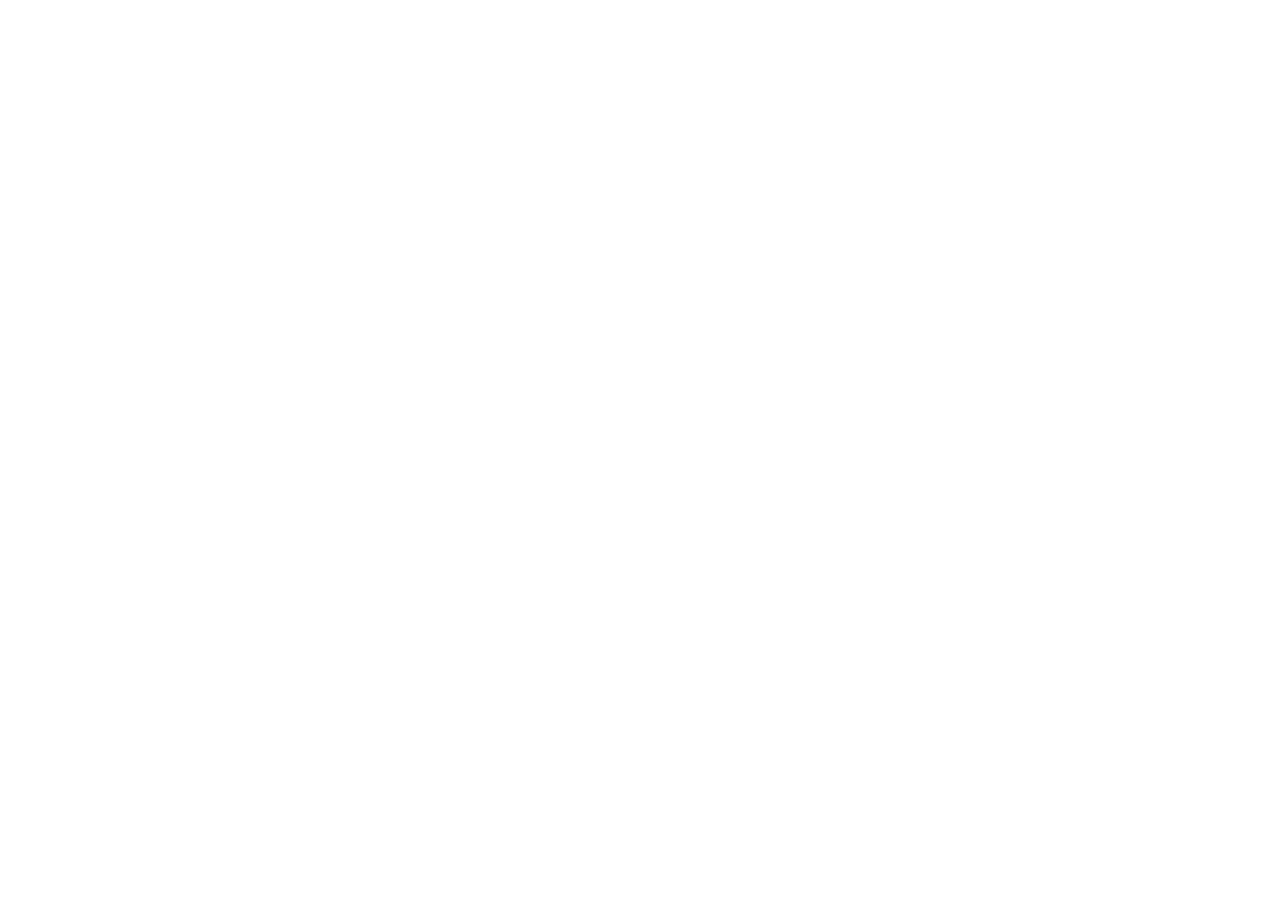
==== index.html @ d47de028 "新建index.html" ====
<!DOCTYPE html>
<html lang="en">
<head>
    <meta charset="UTF-8">
    <meta name="viewport" content="width=device-width, initial-scale=1.0">
    <title>Document</title>
</head>
<body>
    
</body>
</html>
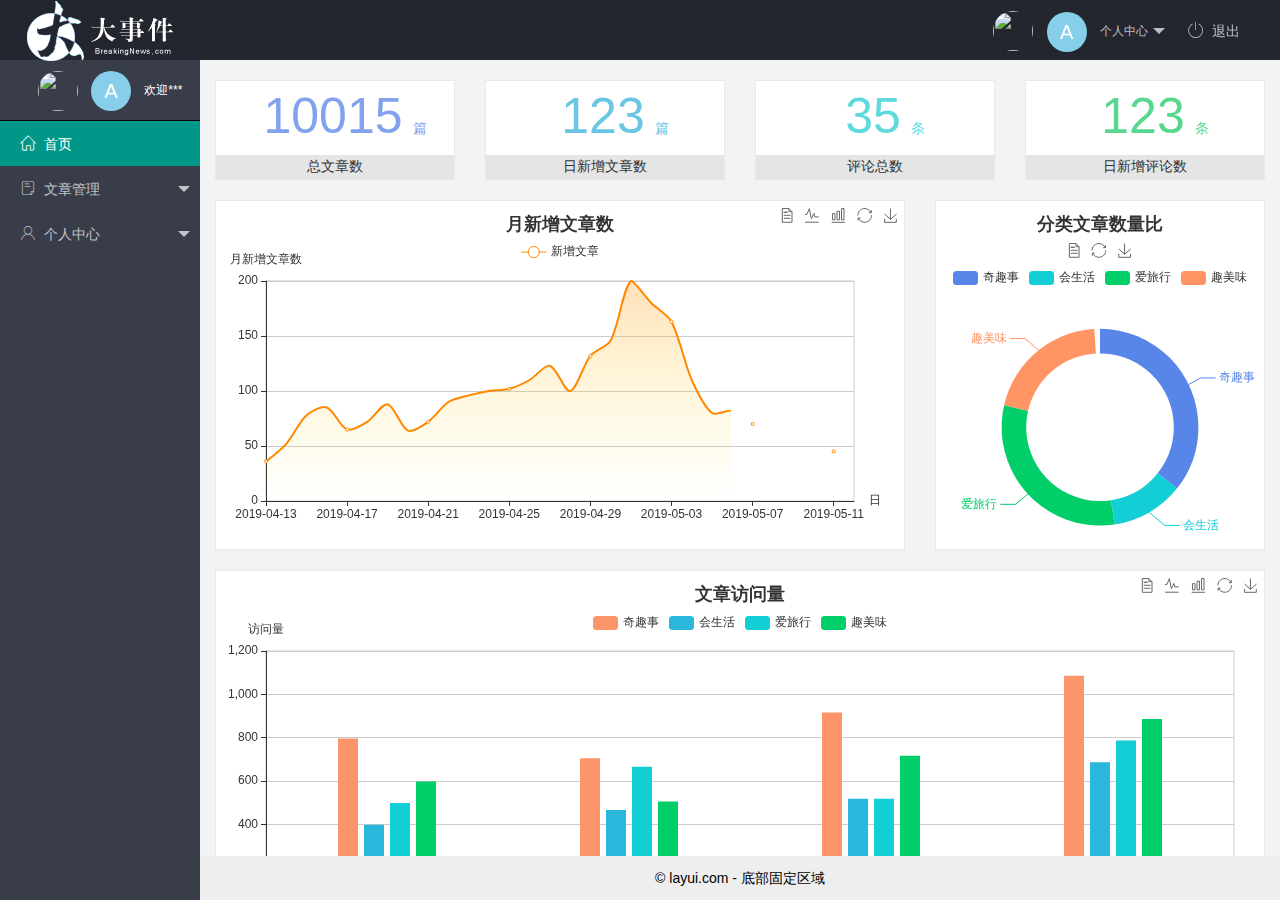
==== commit 6c47718e: "完成了主页的开发" ====
--- a/index.html
+++ b/index.html
@@ -3,9 +3,89 @@
 <head>
     <meta charset="UTF-8">
     <meta name="viewport" content="width=device-width, initial-scale=1.0">
-    <title>Document</title>
+    <title>后台主页</title>
+    <!-- 导入layui的样式表 -->
+    <link rel="stylesheet" href="/assets/lib/layui/css/layui.css">
+    <!-- 导入第三方图标 库-->
+    <link rel="stylesheet" href="/assets/fonts/iconfont.css">
+    <!-- 导入自己的样式表 -->
+<link rel="stylesheet" href="/assets/css/index.css">
 </head>
-<body>
-    
-</body>
+<body class="layui-layout-body">
+    <div class="layui-layout layui-layout-admin">
+      <div class="layui-header">
+        <div class="layui-logo">
+            <img src="/assets/images/logo.png" alt="">
+        </div>
+        <!-- 头部区域（可配合layui已有的水平导航） -->
+        <ul class="layui-nav layui-layout-right">
+          <li class="layui-nav-item">
+            <a href="javascript:;" class="userinfor">
+              <img src="http://t.cn/RCzsdCq" class="layui-nav-img">
+              <span class="text-av">A</span>
+            个人中心
+            </a>
+            <dl class="layui-nav-child">
+              <dd><a href="">基本资料</a></dd>
+              <dd><a href="">更换头像</a></dd>
+              <dd><a href="">重置密码</a></dd>
+            </dl>
+          </li>
+          <li class="layui-nav-item " id="btnlogout"><a href="javascript:;"><span class="iconfont icon-tuichu"></span>退出</a></li>
+        </ul>
+      </div>
+      
+      <div class="layui-side layui-bg-black">
+        <div class="layui-side-scroll">
+            <div class="userinfor">
+                <img src="http://t.cn/RCzsdCq" class="layui-nav-img">
+                <span class="text-av">A</span>
+              <span id="welcome">欢迎***</span>
+            </div>  
+          <!-- 左侧导航区域（可配合layui已有的垂直导航） -->
+          <ul class="layui-nav layui-nav-tree" lay-shrink="all">
+            <li class="layui-nav-item  layui-this"><a href="/home/dashboard.html" target="fm"><span class="iconfont icon-home
+                "></span>首页</a></li>
+            <li class="layui-nav-item ">
+              <a class="" href="javascript:;"><span class="iconfont icon-16"></span>文章管理</a>
+              <dl class="layui-nav-child">
+                <dd><a href="javascript:;"><i class="layui-icon layui-icon-app"></i>   文章类别</a></dd>
+                <dd><a href="javascript:;"><i class="layui-icon layui-icon-app"></i>文章列表</a></dd>
+                <dd><a href="javascript:;"><i class="layui-icon layui-icon-app"></i>发表文章</a></dd>
+              </dl>
+            </li>
+            <li class="layui-nav-item">
+              <a href="javascript:;"><span class="iconfont icon-user"></span>个人中心</a>
+              <dl class="layui-nav-child">
+                <dd><a href="javascript:;"><i class="layui-icon layui-icon-app"></i>基本资料</a></dd>
+                <dd><a href="javascript:;"><i class="layui-icon layui-icon-app"></i>更换头像</a></dd>
+                <dd><a href="javascript:;"><i class="layui-icon layui-icon-app"></i>重置密码</a></dd>
+              </dl>
+            </li>
+          </ul>
+        </div>
+      </div>
+      
+      <div class="layui-body">
+        <!-- 内容主体区域 -->
+       <iframe name="fm" src="/home/dashboard.html" frameborder="0"></iframe>
+      </div>
+      
+      <div class="layui-footer">
+        <!-- 底部固定区域 -->
+        © layui.com - 底部固定区域
+      </div>
+    </div>
+   <!-- 导入layui的js文件 -->
+   <script src="/assets/lib/layui/layui.all.js"></script>
+<!-- 导入jquery -->
+<script src="/assets/lib/jquery.js"></script>
+<!-- 导入baseAPI.js -->
+<script src="/assets/js/baseAPI.js"></script>
+<!-- 导入自己的js文件 -->
+<script src="/assets/js/index.js"></script>
+
+
+
+    </body>
 </html>--- a/assets/lib/layui/css/layui.css
+++ b/assets/lib/layui/css/layui.css
@@ -0,0 +1,2 @@
+/** layui-v2.5.5 MIT License By https://www.layui.com */
+ .layui-inline,img{display:inline-block;vertical-align:middle}h1,h2,h3,h4,h5,h6{font-weight:400}.layui-edge,.layui-header,.layui-inline,.layui-main{position:relative}.layui-body,.layui-edge,.layui-elip{overflow:hidden}.layui-btn,.layui-edge,.layui-inline,img{vertical-align:middle}.layui-btn,.layui-disabled,.layui-icon,.layui-unselect{-moz-user-select:none;-webkit-user-select:none;-ms-user-select:none}.layui-elip,.layui-form-checkbox span,.layui-form-pane .layui-form-label{text-overflow:ellipsis;white-space:nowrap}.layui-breadcrumb,.layui-tree-btnGroup{visibility:hidden}blockquote,body,button,dd,div,dl,dt,form,h1,h2,h3,h4,h5,h6,input,li,ol,p,pre,td,textarea,th,ul{margin:0;padding:0;-webkit-tap-highlight-color:rgba(0,0,0,0)}a:active,a:hover{outline:0}img{border:none}li{list-style:none}table{border-collapse:collapse;border-spacing:0}h4,h5,h6{font-size:100%}button,input,optgroup,option,select,textarea{font-family:inherit;font-size:inherit;font-style:inherit;font-weight:inherit;outline:0}pre{white-space:pre-wrap;white-space:-moz-pre-wrap;white-space:-pre-wrap;white-space:-o-pre-wrap;word-wrap:break-word}body{line-height:24px;font:14px Helvetica Neue,Helvetica,PingFang SC,Tahoma,Arial,sans-serif}hr{height:1px;margin:10px 0;border:0;clear:both}a{color:#333;text-decoration:none}a:hover{color:#777}a cite{font-style:normal;*cursor:pointer}.layui-border-box,.layui-border-box *{box-sizing:border-box}.layui-box,.layui-box *{box-sizing:content-box}.layui-clear{clear:both;*zoom:1}.layui-clear:after{content:'\20';clear:both;*zoom:1;display:block;height:0}.layui-inline{*display:inline;*zoom:1}.layui-edge{display:inline-block;width:0;height:0;border-width:6px;border-style:dashed;border-color:transparent}.layui-edge-top{top:-4px;border-bottom-color:#999;border-bottom-style:solid}.layui-edge-right{border-left-color:#999;border-left-style:solid}.layui-edge-bottom{top:2px;border-top-color:#999;border-top-style:solid}.layui-edge-left{border-right-color:#999;border-right-style:solid}.layui-disabled,.layui-disabled:hover{color:#d2d2d2!important;cursor:not-allowed!important}.layui-circle{border-radius:100%}.layui-show{display:block!important}.layui-hide{display:none!important}@font-face{font-family:layui-icon;src:url(../font/iconfont.eot?v=250);src:url(../font/iconfont.eot?v=250#iefix) format('embedded-opentype'),url(../font/iconfont.woff2?v=250) format('woff2'),url(../font/iconfont.woff?v=250) format('woff'),url(../font/iconfont.ttf?v=250) format('truetype'),url(../font/iconfont.svg?v=250#layui-icon) format('svg')}.layui-icon{font-family:layui-icon!important;font-size:16px;font-style:normal;-webkit-font-smoothing:antialiased;-moz-osx-font-smoothing:grayscale}.layui-icon-reply-fill:before{content:"\e611"}.layui-icon-set-fill:before{content:"\e614"}.layui-icon-menu-fill:before{content:"\e60f"}.layui-icon-search:before{content:"\e615"}.layui-icon-share:before{content:"\e641"}.layui-icon-set-sm:before{content:"\e620"}.layui-icon-engine:before{content:"\e628"}.layui-icon-close:before{content:"\1006"}.layui-icon-close-fill:before{content:"\1007"}.layui-icon-chart-screen:before{content:"\e629"}.layui-icon-star:before{content:"\e600"}.layui-icon-circle-dot:before{content:"\e617"}.layui-icon-chat:before{content:"\e606"}.layui-icon-release:before{content:"\e609"}.layui-icon-list:before{content:"\e60a"}.layui-icon-chart:before{content:"\e62c"}.layui-icon-ok-circle:before{content:"\1005"}.layui-icon-layim-theme:before{content:"\e61b"}.layui-icon-table:before{content:"\e62d"}.layui-icon-right:before{content:"\e602"}.layui-icon-left:before{content:"\e603"}.layui-icon-cart-simple:before{content:"\e698"}.layui-icon-face-cry:before{content:"\e69c"}.layui-icon-face-smile:before{content:"\e6af"}.layui-icon-survey:before{content:"\e6b2"}.layui-icon-tree:before{content:"\e62e"}.layui-icon-upload-circle:before{content:"\e62f"}.layui-icon-add-circle:before{content:"\e61f"}.layui-icon-download-circle:before{content:"\e601"}.layui-icon-templeate-1:before{content:"\e630"}.layui-icon-util:before{content:"\e631"}.layui-icon-face-surprised:before{content:"\e664"}.layui-icon-edit:before{content:"\e642"}.layui-icon-speaker:before{content:"\e645"}.layui-icon-down:before{content:"\e61a"}.layui-icon-file:before{content:"\e621"}.layui-icon-layouts:before{content:"\e632"}.layui-icon-rate-half:before{content:"\e6c9"}.layui-icon-add-circle-fine:before{content:"\e608"}.layui-icon-prev-circle:before{content:"\e633"}.layui-icon-read:before{content:"\e705"}.layui-icon-404:before{content:"\e61c"}.layui-icon-carousel:before{content:"\e634"}.layui-icon-help:before{content:"\e607"}.layui-icon-code-circle:before{content:"\e635"}.layui-icon-water:before{content:"\e636"}.layui-icon-username:before{content:"\e66f"}.layui-icon-find-fill:before{content:"\e670"}.layui-icon-about:before{content:"\e60b"}.layui-icon-location:before{content:"\e715"}.layui-icon-up:before{content:"\e619"}.layui-icon-pause:before{content:"\e651"}.layui-icon-date:before{content:"\e637"}.layui-icon-layim-uploadfile:before{content:"\e61d"}.layui-icon-delete:before{content:"\e640"}.layui-icon-play:before{content:"\e652"}.layui-icon-top:before{content:"\e604"}.layui-icon-friends:before{content:"\e612"}.layui-icon-refresh-3:before{content:"\e9aa"}.layui-icon-ok:before{content:"\e605"}.layui-icon-layer:before{content:"\e638"}.layui-icon-face-smile-fine:before{content:"\e60c"}.layui-icon-dollar:before{content:"\e659"}.layui-icon-group:before{content:"\e613"}.layui-icon-layim-download:before{content:"\e61e"}.layui-icon-picture-fine:before{content:"\e60d"}.layui-icon-link:before{content:"\e64c"}.layui-icon-diamond:before{content:"\e735"}.layui-icon-log:before{content:"\e60e"}.layui-icon-rate-solid:before{content:"\e67a"}.layui-icon-fonts-del:before{content:"\e64f"}.layui-icon-unlink:before{content:"\e64d"}.layui-icon-fonts-clear:before{content:"\e639"}.layui-icon-triangle-r:before{content:"\e623"}.layui-icon-circle:before{content:"\e63f"}.layui-icon-radio:before{content:"\e643"}.layui-icon-align-center:before{content:"\e647"}.layui-icon-align-right:before{content:"\e648"}.layui-icon-align-left:before{content:"\e649"}.layui-icon-loading-1:before{content:"\e63e"}.layui-icon-return:before{content:"\e65c"}.layui-icon-fonts-strong:before{content:"\e62b"}.layui-icon-upload:before{content:"\e67c"}.layui-icon-dialogue:before{content:"\e63a"}.layui-icon-video:before{content:"\e6ed"}.layui-icon-headset:before{content:"\e6fc"}.layui-icon-cellphone-fine:before{content:"\e63b"}.layui-icon-add-1:before{content:"\e654"}.layui-icon-face-smile-b:before{content:"\e650"}.layui-icon-fonts-html:before{content:"\e64b"}.layui-icon-form:before{content:"\e63c"}.layui-icon-cart:before{content:"\e657"}.layui-icon-camera-fill:before{content:"\e65d"}.layui-icon-tabs:before{content:"\e62a"}.layui-icon-fonts-code:before{content:"\e64e"}.layui-icon-fire:before{content:"\e756"}.layui-icon-set:before{content:"\e716"}.layui-icon-fonts-u:before{content:"\e646"}.layui-icon-triangle-d:before{content:"\e625"}.layui-icon-tips:before{content:"\e702"}.layui-icon-picture:before{content:"\e64a"}.layui-icon-more-vertical:before{content:"\e671"}.layui-icon-flag:before{content:"\e66c"}.layui-icon-loading:before{content:"\e63d"}.layui-icon-fonts-i:before{content:"\e644"}.layui-icon-refresh-1:before{content:"\e666"}.layui-icon-rmb:before{content:"\e65e"}.layui-icon-home:before{content:"\e68e"}.layui-icon-user:before{content:"\e770"}.layui-icon-notice:before{content:"\e667"}.layui-icon-login-weibo:before{content:"\e675"}.layui-icon-voice:before{content:"\e688"}.layui-icon-upload-drag:before{content:"\e681"}.layui-icon-login-qq:before{content:"\e676"}.layui-icon-snowflake:before{content:"\e6b1"}.layui-icon-file-b:before{content:"\e655"}.layui-icon-template:before{content:"\e663"}.layui-icon-auz:before{content:"\e672"}.layui-icon-console:before{content:"\e665"}.layui-icon-app:before{content:"\e653"}.layui-icon-prev:before{content:"\e65a"}.layui-icon-website:before{content:"\e7ae"}.layui-icon-next:before{content:"\e65b"}.layui-icon-component:before{content:"\e857"}.layui-icon-more:before{content:"\e65f"}.layui-icon-login-wechat:before{content:"\e677"}.layui-icon-shrink-right:before{content:"\e668"}.layui-icon-spread-left:before{content:"\e66b"}.layui-icon-camera:before{content:"\e660"}.layui-icon-note:before{content:"\e66e"}.layui-icon-refresh:before{content:"\e669"}.layui-icon-female:before{content:"\e661"}.layui-icon-male:before{content:"\e662"}.layui-icon-password:before{content:"\e673"}.layui-icon-senior:before{content:"\e674"}.layui-icon-theme:before{content:"\e66a"}.layui-icon-tread:before{content:"\e6c5"}.layui-icon-praise:before{content:"\e6c6"}.layui-icon-star-fill:before{content:"\e658"}.layui-icon-rate:before{content:"\e67b"}.layui-icon-template-1:before{content:"\e656"}.layui-icon-vercode:before{content:"\e679"}.layui-icon-cellphone:before{content:"\e678"}.layui-icon-screen-full:before{content:"\e622"}.layui-icon-screen-restore:before{content:"\e758"}.layui-icon-cols:before{content:"\e610"}.layui-icon-export:before{content:"\e67d"}.layui-icon-print:before{content:"\e66d"}.layui-icon-slider:before{content:"\e714"}.layui-icon-addition:before{content:"\e624"}.layui-icon-subtraction:before{content:"\e67e"}.layui-icon-service:before{content:"\e626"}.layui-icon-transfer:before{content:"\e691"}.layui-main{width:1140px;margin:0 auto}.layui-header{z-index:1000;height:60px}.layui-header a:hover{transition:all .5s;-webkit-transition:all .5s}.layui-side{position:fixed;left:0;top:0;bottom:0;z-index:999;width:200px;overflow-x:hidden}.layui-side-scroll{position:relative;width:220px;height:100%;overflow-x:hidden}.layui-body{position:absolute;left:200px;right:0;top:0;bottom:0;z-index:998;width:auto;overflow-y:auto;box-sizing:border-box}.layui-layout-body{overflow:hidden}.layui-layout-admin .layui-header{background-color:#23262E}.layui-layout-admin .layui-side{top:60px;width:200px;overflow-x:hidden}.layui-layout-admin .layui-body{position:fixed;top:60px;bottom:44px}.layui-layout-admin .layui-main{width:auto;margin:0 15px}.layui-layout-admin .layui-footer{position:fixed;left:200px;right:0;bottom:0;height:44px;line-height:44px;padding:0 15px;background-color:#eee}.layui-layout-admin .layui-logo{position:absolute;left:0;top:0;width:200px;height:100%;line-height:60px;text-align:center;color:#009688;font-size:16px}.layui-layout-admin .layui-header .layui-nav{background:0 0}.layui-layout-left{position:absolute!important;left:200px;top:0}.layui-layout-right{position:absolute!important;right:0;top:0}.layui-container{position:relative;margin:0 auto;padding:0 15px;box-sizing:border-box}.layui-fluid{position:relative;margin:0 auto;padding:0 15px}.layui-row:after,.layui-row:before{content:'';display:block;clear:both}.layui-col-lg1,.layui-col-lg10,.layui-col-lg11,.layui-col-lg12,.layui-col-lg2,.layui-col-lg3,.layui-col-lg4,.layui-col-lg5,.layui-col-lg6,.layui-col-lg7,.layui-col-lg8,.layui-col-lg9,.layui-col-md1,.layui-col-md10,.layui-col-md11,.layui-col-md12,.layui-col-md2,.layui-col-md3,.layui-col-md4,.layui-col-md5,.layui-col-md6,.layui-col-md7,.layui-col-md8,.layui-col-md9,.layui-col-sm1,.layui-col-sm10,.layui-col-sm11,.layui-col-sm12,.layui-col-sm2,.layui-col-sm3,.layui-col-sm4,.layui-col-sm5,.layui-col-sm6,.layui-col-sm7,.layui-col-sm8,.layui-col-sm9,.layui-col-xs1,.layui-col-xs10,.layui-col-xs11,.layui-col-xs12,.layui-col-xs2,.layui-col-xs3,.layui-col-xs4,.layui-col-xs5,.layui-col-xs6,.layui-col-xs7,.layui-col-xs8,.layui-col-xs9{position:relative;display:block;box-sizing:border-box}.layui-col-xs1,.layui-col-xs10,.layui-col-xs11,.layui-col-xs12,.layui-col-xs2,.layui-col-xs3,.layui-col-xs4,.layui-col-xs5,.layui-col-xs6,.layui-col-xs7,.layui-col-xs8,.layui-col-xs9{float:left}.layui-col-xs1{width:8.33333333%}.layui-col-xs2{width:16.66666667%}.layui-col-xs3{width:25%}.layui-col-xs4{width:33.33333333%}.layui-col-xs5{width:41.66666667%}.layui-col-xs6{width:50%}.layui-col-xs7{width:58.33333333%}.layui-col-xs8{width:66.66666667%}.layui-col-xs9{width:75%}.layui-col-xs10{width:83.33333333%}.layui-col-xs11{width:91.66666667%}.layui-col-xs12{width:100%}.layui-col-xs-offset1{margin-left:8.33333333%}.layui-col-xs-offset2{margin-left:16.66666667%}.layui-col-xs-offset3{margin-left:25%}.layui-col-xs-offset4{margin-left:33.33333333%}.layui-col-xs-offset5{margin-left:41.66666667%}.layui-col-xs-offset6{margin-left:50%}.layui-col-xs-offset7{margin-left:58.33333333%}.layui-col-xs-offset8{margin-left:66.66666667%}.layui-col-xs-offset9{margin-left:75%}.layui-col-xs-offset10{margin-left:83.33333333%}.layui-col-xs-offset11{margin-left:91.66666667%}.layui-col-xs-offset12{margin-left:100%}@media screen and (max-width:768px){.layui-hide-xs{display:none!important}.layui-show-xs-block{display:block!important}.layui-show-xs-inline{display:inline!important}.layui-show-xs-inline-block{display:inline-block!important}}@media screen and (min-width:768px){.layui-container{width:750px}.layui-hide-sm{display:none!important}.layui-show-sm-block{display:block!important}.layui-show-sm-inline{display:inline!important}.layui-show-sm-inline-block{display:inline-block!important}.layui-col-sm1,.layui-col-sm10,.layui-col-sm11,.layui-col-sm12,.layui-col-sm2,.layui-col-sm3,.layui-col-sm4,.layui-col-sm5,.layui-col-sm6,.layui-col-sm7,.layui-col-sm8,.layui-col-sm9{float:left}.layui-col-sm1{width:8.33333333%}.layui-col-sm2{width:16.66666667%}.layui-col-sm3{width:25%}.layui-col-sm4{width:33.33333333%}.layui-col-sm5{width:41.66666667%}.layui-col-sm6{width:50%}.layui-col-sm7{width:58.33333333%}.layui-col-sm8{width:66.66666667%}.layui-col-sm9{width:75%}.layui-col-sm10{width:83.33333333%}.layui-col-sm11{width:91.66666667%}.layui-col-sm12{width:100%}.layui-col-sm-offset1{margin-left:8.33333333%}.layui-col-sm-offset2{margin-left:16.66666667%}.layui-col-sm-offset3{margin-left:25%}.layui-col-sm-offset4{margin-left:33.33333333%}.layui-col-sm-offset5{margin-left:41.66666667%}.layui-col-sm-offset6{margin-left:50%}.layui-col-sm-offset7{margin-left:58.33333333%}.layui-col-sm-offset8{margin-left:66.66666667%}.layui-col-sm-offset9{margin-left:75%}.layui-col-sm-offset10{margin-left:83.33333333%}.layui-col-sm-offset11{margin-left:91.66666667%}.layui-col-sm-offset12{margin-left:100%}}@media screen and (min-width:992px){.layui-container{width:970px}.layui-hide-md{display:none!important}.layui-show-md-block{display:block!important}.layui-show-md-inline{display:inline!important}.layui-show-md-inline-block{display:inline-block!important}.layui-col-md1,.layui-col-md10,.layui-col-md11,.layui-col-md12,.layui-col-md2,.layui-col-md3,.layui-col-md4,.layui-col-md5,.layui-col-md6,.layui-col-md7,.layui-col-md8,.layui-col-md9{float:left}.layui-col-md1{width:8.33333333%}.layui-col-md2{width:16.66666667%}.layui-col-md3{width:25%}.layui-col-md4{width:33.33333333%}.layui-col-md5{width:41.66666667%}.layui-col-md6{width:50%}.layui-col-md7{width:58.33333333%}.layui-col-md8{width:66.66666667%}.layui-col-md9{width:75%}.layui-col-md10{width:83.33333333%}.layui-col-md11{width:91.66666667%}.layui-col-md12{width:100%}.layui-col-md-offset1{margin-left:8.33333333%}.layui-col-md-offset2{margin-left:16.66666667%}.layui-col-md-offset3{margin-left:25%}.layui-col-md-offset4{margin-left:33.33333333%}.layui-col-md-offset5{margin-left:41.66666667%}.layui-col-md-offset6{margin-left:50%}.layui-col-md-offset7{margin-left:58.33333333%}.layui-col-md-offset8{margin-left:66.66666667%}.layui-col-md-offset9{margin-left:75%}.layui-col-md-offset10{margin-left:83.33333333%}.layui-col-md-offset11{margin-left:91.66666667%}.layui-col-md-offset12{margin-left:100%}}@media screen and (min-width:1200px){.layui-container{width:1170px}.layui-hide-lg{display:none!important}.layui-show-lg-block{display:block!important}.layui-show-lg-inline{display:inline!important}.layui-show-lg-inline-block{display:inline-block!important}.layui-col-lg1,.layui-col-lg10,.layui-col-lg11,.layui-col-lg12,.layui-col-lg2,.layui-col-lg3,.layui-col-lg4,.layui-col-lg5,.layui-col-lg6,.layui-col-lg7,.layui-col-lg8,.layui-col-lg9{float:left}.layui-col-lg1{width:8.33333333%}.layui-col-lg2{width:16.66666667%}.layui-col-lg3{width:25%}.layui-col-lg4{width:33.33333333%}.layui-col-lg5{width:41.66666667%}.layui-col-lg6{width:50%}.layui-col-lg7{width:58.33333333%}.layui-col-lg8{width:66.66666667%}.layui-col-lg9{width:75%}.layui-col-lg10{width:83.33333333%}.layui-col-lg11{width:91.66666667%}.layui-col-lg12{width:100%}.layui-col-lg-offset1{margin-left:8.33333333%}.layui-col-lg-offset2{margin-left:16.66666667%}.layui-col-lg-offset3{margin-left:25%}.layui-col-lg-offset4{margin-left:33.33333333%}.layui-col-lg-offset5{margin-left:41.66666667%}.layui-col-lg-offset6{margin-left:50%}.layui-col-lg-offset7{margin-left:58.33333333%}.layui-col-lg-offset8{margin-left:66.66666667%}.layui-col-lg-offset9{margin-left:75%}.layui-col-lg-offset10{margin-left:83.33333333%}.layui-col-lg-offset11{margin-left:91.66666667%}.layui-col-lg-offset12{margin-left:100%}}.layui-col-space1{margin:-.5px}.layui-col-space1>*{padding:.5px}.layui-col-space3{margin:-1.5px}.layui-col-space3>*{padding:1.5px}.layui-col-space5{margin:-2.5px}.layui-col-space5>*{padding:2.5px}.layui-col-space8{margin:-3.5px}.layui-col-space8>*{padding:3.5px}.layui-col-space10{margin:-5px}.layui-col-space10>*{padding:5px}.layui-col-space12{margin:-6px}.layui-col-space12>*{padding:6px}.layui-col-space15{margin:-7.5px}.layui-col-space15>*{padding:7.5px}.layui-col-space18{margin:-9px}.layui-col-space18>*{padding:9px}.layui-col-space20{margin:-10px}.layui-col-space20>*{padding:10px}.layui-col-space22{margin:-11px}.layui-col-space22>*{padding:11px}.layui-col-space25{margin:-12.5px}.layui-col-space25>*{padding:12.5px}.layui-col-space30{margin:-15px}.layui-col-space30>*{padding:15px}.layui-btn,.layui-input,.layui-select,.layui-textarea,.layui-upload-button{outline:0;-webkit-appearance:none;transition:all .3s;-webkit-transition:all .3s;box-sizing:border-box}.layui-elem-quote{margin-bottom:10px;padding:15px;line-height:22px;border-left:5px solid #009688;border-radius:0 2px 2px 0;background-color:#f2f2f2}.layui-quote-nm{border-style:solid;border-width:1px 1px 1px 5px;background:0 0}.layui-elem-field{margin-bottom:10px;padding:0;border-width:1px;border-style:solid}.layui-elem-field legend{margin-left:20px;padding:0 10px;font-size:20px;font-weight:300}.layui-field-title{margin:10px 0 20px;border-width:1px 0 0}.layui-field-box{padding:10px 15px}.layui-field-title .layui-field-box{padding:10px 0}.layui-progress{position:relative;height:6px;border-radius:20px;background-color:#e2e2e2}.layui-progress-bar{position:absolute;left:0;top:0;width:0;max-width:100%;height:6px;border-radius:20px;text-align:right;background-color:#5FB878;transition:all .3s;-webkit-transition:all .3s}.layui-progress-big,.layui-progress-big .layui-progress-bar{height:18px;line-height:18px}.layui-progress-text{position:relative;top:-20px;line-height:18px;font-size:12px;color:#666}.layui-progress-big .layui-progress-text{position:static;padding:0 10px;color:#fff}.layui-collapse{border-width:1px;border-style:solid;border-radius:2px}.layui-colla-content,.layui-colla-item{border-top-width:1px;border-top-style:solid}.layui-colla-item:first-child{border-top:none}.layui-colla-title{position:relative;height:42px;line-height:42px;padding:0 15px 0 35px;color:#333;background-color:#f2f2f2;cursor:pointer;font-size:14px;overflow:hidden}.layui-colla-content{display:none;padding:10px 15px;line-height:22px;color:#666}.layui-colla-icon{position:absolute;left:15px;top:0;font-size:14px}.layui-card{margin-bottom:15px;border-radius:2px;background-color:#fff;box-shadow:0 1px 2px 0 rgba(0,0,0,.05)}.layui-card:last-child{margin-bottom:0}.layui-card-header{position:relative;height:42px;line-height:42px;padding:0 15px;border-bottom:1px solid #f6f6f6;color:#333;border-radius:2px 2px 0 0;font-size:14px}.layui-bg-black,.layui-bg-blue,.layui-bg-cyan,.layui-bg-green,.layui-bg-orange,.layui-bg-red{color:#fff!important}.layui-card-body{position:relative;padding:10px 15px;line-height:24px}.layui-card-body[pad15]{padding:15px}.layui-card-body[pad20]{padding:20px}.layui-card-body .layui-table{margin:5px 0}.layui-card .layui-tab{margin:0}.layui-panel-window{position:relative;padding:15px;border-radius:0;border-top:5px solid #E6E6E6;background-color:#fff}.layui-auxiliar-moving{position:fixed;left:0;right:0;top:0;bottom:0;width:100%;height:100%;background:0 0;z-index:9999999999}.layui-form-label,.layui-form-mid,.layui-form-select,.layui-input-block,.layui-input-inline,.layui-textarea{position:relative}.layui-bg-red{background-color:#FF5722!important}.layui-bg-orange{background-color:#FFB800!important}.layui-bg-green{background-color:#009688!important}.layui-bg-cyan{background-color:#2F4056!important}.layui-bg-blue{background-color:#1E9FFF!important}.layui-bg-black{background-color:#393D49!important}.layui-bg-gray{background-color:#eee!important;color:#666!important}.layui-badge-rim,.layui-colla-content,.layui-colla-item,.layui-collapse,.layui-elem-field,.layui-form-pane .layui-form-item[pane],.layui-form-pane .layui-form-label,.layui-input,.layui-layedit,.layui-layedit-tool,.layui-quote-nm,.layui-select,.layui-tab-bar,.layui-tab-card,.layui-tab-title,.layui-tab-title .layui-this:after,.layui-textarea{border-color:#e6e6e6}.layui-timeline-item:before,hr{background-color:#e6e6e6}.layui-text{line-height:22px;font-size:14px;color:#666}.layui-text h1,.layui-text h2,.layui-text h3{font-weight:500;color:#333}.layui-text h1{font-size:30px}.layui-text h2{font-size:24px}.layui-text h3{font-size:18px}.layui-text a:not(.layui-btn){color:#01AAED}.layui-text a:not(.layui-btn):hover{text-decoration:underline}.layui-text ul{padding:5px 0 5px 15px}.layui-text ul li{margin-top:5px;list-style-type:disc}.layui-text em,.layui-word-aux{color:#999!important;padding:0 5px!important}.layui-btn{display:inline-block;height:38px;line-height:38px;padding:0 18px;background-color:#009688;color:#fff;white-space:nowrap;text-align:center;font-size:14px;border:none;border-radius:2px;cursor:pointer}.layui-btn:hover{opacity:.8;filter:alpha(opacity=80);color:#fff}.layui-btn:active{opacity:1;filter:alpha(opacity=100)}.layui-btn+.layui-btn{margin-left:10px}.layui-btn-container{font-size:0}.layui-btn-container .layui-btn{margin-right:10px;margin-bottom:10px}.layui-btn-container .layui-btn+.layui-btn{margin-left:0}.layui-table .layui-btn-container .layui-btn{margin-bottom:9px}.layui-btn-radius{border-radius:100px}.layui-btn .layui-icon{margin-right:3px;font-size:18px;vertical-align:bottom;vertical-align:middle\9}.layui-btn-primary{border:1px solid #C9C9C9;background-color:#fff;color:#555}.layui-btn-primary:hover{border-color:#009688;color:#333}.layui-btn-normal{background-color:#1E9FFF}.layui-btn-warm{background-color:#FFB800}.layui-btn-danger{background-color:#FF5722}.layui-btn-checked{background-color:#5FB878}.layui-btn-disabled,.layui-btn-disabled:active,.layui-btn-disabled:hover{border:1px solid #e6e6e6;background-color:#FBFBFB;color:#C9C9C9;cursor:not-allowed;opacity:1}.layui-btn-lg{height:44px;line-height:44px;padding:0 25px;font-size:16px}.layui-btn-sm{height:30px;line-height:30px;padding:0 10px;font-size:12px}.layui-btn-sm i{font-size:16px!important}.layui-btn-xs{height:22px;line-height:22px;padding:0 5px;font-size:12px}.layui-btn-xs i{font-size:14px!important}.layui-btn-group{display:inline-block;vertical-align:middle;font-size:0}.layui-btn-group .layui-btn{margin-left:0!important;margin-right:0!important;border-left:1px solid rgba(255,255,255,.5);border-radius:0}.layui-btn-group .layui-btn-primary{border-left:none}.layui-btn-group .layui-btn-primary:hover{border-color:#C9C9C9;color:#009688}.layui-btn-group .layui-btn:first-child{border-left:none;border-radius:2px 0 0 2px}.layui-btn-group .layui-btn-primary:first-child{border-left:1px solid #c9c9c9}.layui-btn-group .layui-btn:last-child{border-radius:0 2px 2px 0}.layui-btn-group .layui-btn+.layui-btn{margin-left:0}.layui-btn-group+.layui-btn-group{margin-left:10px}.layui-btn-fluid{width:100%}.layui-input,.layui-select,.layui-textarea{height:38px;line-height:1.3;line-height:38px\9;border-width:1px;border-style:solid;background-color:#fff;border-radius:2px}.layui-input::-webkit-input-placeholder,.layui-select::-webkit-input-placeholder,.layui-textarea::-webkit-input-placeholder{line-height:1.3}.layui-input,.layui-textarea{display:block;width:100%;padding-left:10px}.layui-input:hover,.layui-textarea:hover{border-color:#D2D2D2!important}.layui-input:focus,.layui-textarea:focus{border-color:#C9C9C9!important}.layui-textarea{min-height:100px;height:auto;line-height:20px;padding:6px 10px;resize:vertical}.layui-select{padding:0 10px}.layui-form input[type=checkbox],.layui-form input[type=radio],.layui-form select{display:none}.layui-form [lay-ignore]{display:initial}.layui-form-item{margin-bottom:15px;clear:both;*zoom:1}.layui-form-item:after{content:'\20';clear:both;*zoom:1;display:block;height:0}.layui-form-label{float:left;display:block;padding:9px 15px;width:80px;font-weight:400;line-height:20px;text-align:right}.layui-form-label-col{display:block;float:none;padding:9px 0;line-height:20px;text-align:left}.layui-form-item .layui-inline{margin-bottom:5px;margin-right:10px}.layui-input-block{margin-left:110px;min-height:36px}.layui-input-inline{display:inline-block;vertical-align:middle}.layui-form-item .layui-input-inline{float:left;width:190px;margin-right:10px}.layui-form-text .layui-input-inline{width:auto}.layui-form-mid{float:left;display:block;padding:9px 0!important;line-height:20px;margin-right:10px}.layui-form-danger+.layui-form-select .layui-input,.layui-form-danger:focus{border-color:#FF5722!important}.layui-form-select .layui-input{padding-right:30px;cursor:pointer}.layui-form-select .layui-edge{position:absolute;right:10px;top:50%;margin-top:-3px;cursor:pointer;border-width:6px;border-top-color:#c2c2c2;border-top-style:solid;transition:all .3s;-webkit-transition:all .3s}.layui-form-select dl{display:none;position:absolute;left:0;top:42px;padding:5px 0;z-index:899;min-width:100%;border:1px solid #d2d2d2;max-height:300px;overflow-y:auto;background-color:#fff;border-radius:2px;box-shadow:0 2px 4px rgba(0,0,0,.12);box-sizing:border-box}.layui-form-select dl dd,.layui-form-select dl dt{padding:0 10px;line-height:36px;white-space:nowrap;overflow:hidden;text-overflow:ellipsis}.layui-form-select dl dt{font-size:12px;color:#999}.layui-form-select dl dd{cursor:pointer}.layui-form-select dl dd:hover{background-color:#f2f2f2;-webkit-transition:.5s all;transition:.5s all}.layui-form-select .layui-select-group dd{padding-left:20px}.layui-form-select dl dd.layui-select-tips{padding-left:10px!important;color:#999}.layui-form-select dl dd.layui-this{background-color:#5FB878;color:#fff}.layui-form-checkbox,.layui-form-select dl dd.layui-disabled{background-color:#fff}.layui-form-selected dl{display:block}.layui-form-checkbox,.layui-form-checkbox *,.layui-form-switch{display:inline-block;vertical-align:middle}.layui-form-selected .layui-edge{margin-top:-9px;-webkit-transform:rotate(180deg);transform:rotate(180deg);margin-top:-3px\9}:root .layui-form-selected .layui-edge{margin-top:-9px\0/IE9}.layui-form-selectup dl{top:auto;bottom:42px}.layui-select-none{margin:5px 0;text-align:center;color:#999}.layui-select-disabled .layui-disabled{border-color:#eee!important}.layui-select-disabled .layui-edge{border-top-color:#d2d2d2}.layui-form-checkbox{position:relative;height:30px;line-height:30px;margin-right:10px;padding-right:30px;cursor:pointer;font-size:0;-webkit-transition:.1s linear;transition:.1s linear;box-sizing:border-box}.layui-form-checkbox span{padding:0 10px;height:100%;font-size:14px;border-radius:2px 0 0 2px;background-color:#d2d2d2;color:#fff;overflow:hidden}.layui-form-checkbox:hover span{background-color:#c2c2c2}.layui-form-checkbox i{position:absolute;right:0;top:0;width:30px;height:28px;border:1px solid #d2d2d2;border-left:none;border-radius:0 2px 2px 0;color:#fff;font-size:20px;text-align:center}.layui-form-checkbox:hover i{border-color:#c2c2c2;color:#c2c2c2}.layui-form-checked,.layui-form-checked:hover{border-color:#5FB878}.layui-form-checked span,.layui-form-checked:hover span{background-color:#5FB878}.layui-form-checked i,.layui-form-checked:hover i{color:#5FB878}.layui-form-item .layui-form-checkbox{margin-top:4px}.layui-form-checkbox[lay-skin=primary]{height:auto!important;line-height:normal!important;min-width:18px;min-height:18px;border:none!important;margin-right:0;padding-left:28px;padding-right:0;background:0 0}.layui-form-checkbox[lay-skin=primary] span{padding-left:0;padding-right:15px;line-height:18px;background:0 0;color:#666}.layui-form-checkbox[lay-skin=primary] i{right:auto;left:0;width:16px;height:16px;line-height:16px;border:1px solid #d2d2d2;font-size:12px;border-radius:2px;background-color:#fff;-webkit-transition:.1s linear;transition:.1s linear}.layui-form-checkbox[lay-skin=primary]:hover i{border-color:#5FB878;color:#fff}.layui-form-checked[lay-skin=primary] i{border-color:#5FB878!important;background-color:#5FB878;color:#fff}.layui-checkbox-disbaled[lay-skin=primary] span{background:0 0!important;color:#c2c2c2}.layui-checkbox-disbaled[lay-skin=primary]:hover i{border-color:#d2d2d2}.layui-form-item .layui-form-checkbox[lay-skin=primary]{margin-top:10px}.layui-form-switch{position:relative;height:22px;line-height:22px;min-width:35px;padding:0 5px;margin-top:8px;border:1px solid #d2d2d2;border-radius:20px;cursor:pointer;background-color:#fff;-webkit-transition:.1s linear;transition:.1s linear}.layui-form-switch i{position:absolute;left:5px;top:3px;width:16px;height:16px;border-radius:20px;background-color:#d2d2d2;-webkit-transition:.1s linear;transition:.1s linear}.layui-form-switch em{position:relative;top:0;width:25px;margin-left:21px;padding:0!important;text-align:center!important;color:#999!important;font-style:normal!important;font-size:12px}.layui-form-onswitch{border-color:#5FB878;background-color:#5FB878}.layui-checkbox-disbaled,.layui-checkbox-disbaled i{border-color:#e2e2e2!important}.layui-form-onswitch i{left:100%;margin-left:-21px;background-color:#fff}.layui-form-onswitch em{margin-left:5px;margin-right:21px;color:#fff!important}.layui-checkbox-disbaled span{background-color:#e2e2e2!important}.layui-checkbox-disbaled:hover i{color:#fff!important}[lay-radio]{display:none}.layui-form-radio,.layui-form-radio *{display:inline-block;vertical-align:middle}.layui-form-radio{line-height:28px;margin:6px 10px 0 0;padding-right:10px;cursor:pointer;font-size:0}.layui-form-radio *{font-size:14px}.layui-form-radio>i{margin-right:8px;font-size:22px;color:#c2c2c2}.layui-form-radio>i:hover,.layui-form-radioed>i{color:#5FB878}.layui-radio-disbaled>i{color:#e2e2e2!important}.layui-form-pane .layui-form-label{width:110px;padding:8px 15px;height:38px;line-height:20px;border-width:1px;border-style:solid;border-radius:2px 0 0 2px;text-align:center;background-color:#FBFBFB;overflow:hidden;box-sizing:border-box}.layui-form-pane .layui-input-inline{margin-left:-1px}.layui-form-pane .layui-input-block{margin-left:110px;left:-1px}.layui-form-pane .layui-input{border-radius:0 2px 2px 0}.layui-form-pane .layui-form-text .layui-form-label{float:none;width:100%;border-radius:2px;box-sizing:border-box;text-align:left}.layui-form-pane .layui-form-text .layui-input-inline{display:block;margin:0;top:-1px;clear:both}.layui-form-pane .layui-form-text .layui-input-block{margin:0;left:0;top:-1px}.layui-form-pane .layui-form-text .layui-textarea{min-height:100px;border-radius:0 0 2px 2px}.layui-form-pane .layui-form-checkbox{margin:4px 0 4px 10px}.layui-form-pane .layui-form-radio,.layui-form-pane .layui-form-switch{margin-top:6px;margin-left:10px}.layui-form-pane .layui-form-item[pane]{position:relative;border-width:1px;border-style:solid}.layui-form-pane .layui-form-item[pane] .layui-form-label{position:absolute;left:0;top:0;height:100%;border-width:0 1px 0 0}.layui-form-pane .layui-form-item[pane] .layui-input-inline{margin-left:110px}@media screen and (max-width:450px){.layui-form-item .layui-form-label{text-overflow:ellipsis;overflow:hidden;white-space:nowrap}.layui-form-item .layui-inline{display:block;margin-right:0;margin-bottom:20px;clear:both}.layui-form-item .layui-inline:after{content:'\20';clear:both;display:block;height:0}.layui-form-item .layui-input-inline{display:block;float:none;left:-3px;width:auto;margin:0 0 10px 112px}.layui-form-item .layui-input-inline+.layui-form-mid{margin-left:110px;top:-5px;padding:0}.layui-form-item .layui-form-checkbox{margin-right:5px;margin-bottom:5px}}.layui-layedit{border-width:1px;border-style:solid;border-radius:2px}.layui-layedit-tool{padding:3px 5px;border-bottom-width:1px;border-bottom-style:solid;font-size:0}.layedit-tool-fixed{position:fixed;top:0;border-top:1px solid #e2e2e2}.layui-layedit-tool .layedit-tool-mid,.layui-layedit-tool .layui-icon{display:inline-block;vertical-align:middle;text-align:center;font-size:14px}.layui-layedit-tool .layui-icon{position:relative;width:32px;height:30px;line-height:30px;margin:3px 5px;color:#777;cursor:pointer;border-radius:2px}.layui-layedit-tool .layui-icon:hover{color:#393D49}.layui-layedit-tool .layui-icon:active{color:#000}.layui-layedit-tool .layedit-tool-active{background-color:#e2e2e2;color:#000}.layui-layedit-tool .layui-disabled,.layui-layedit-tool .layui-disabled:hover{color:#d2d2d2;cursor:not-allowed}.layui-layedit-tool .layedit-tool-mid{width:1px;height:18px;margin:0 10px;background-color:#d2d2d2}.layedit-tool-html{width:50px!important;font-size:30px!important}.layedit-tool-b,.layedit-tool-code,.layedit-tool-help{font-size:16px!important}.layedit-tool-d,.layedit-tool-face,.layedit-tool-image,.layedit-tool-unlink{font-size:18px!important}.layedit-tool-image input{position:absolute;font-size:0;left:0;top:0;width:100%;height:100%;opacity:.01;filter:Alpha(opacity=1);cursor:pointer}.layui-layedit-iframe iframe{display:block;width:100%}#LAY_layedit_code{overflow:hidden}.layui-laypage{display:inline-block;*display:inline;*zoom:1;vertical-align:middle;margin:10px 0;font-size:0}.layui-laypage>a:first-child,.layui-laypage>a:first-child em{border-radius:2px 0 0 2px}.layui-laypage>a:last-child,.layui-laypage>a:last-child em{border-radius:0 2px 2px 0}.layui-laypage>:first-child{margin-left:0!important}.layui-laypage>:last-child{margin-right:0!important}.layui-laypage a,.layui-laypage button,.layui-laypage input,.layui-laypage select,.layui-laypage span{border:1px solid #e2e2e2}.layui-laypage a,.layui-laypage span{display:inline-block;*display:inline;*zoom:1;vertical-align:middle;padding:0 15px;height:28px;line-height:28px;margin:0 -1px 5px 0;background-color:#fff;color:#333;font-size:12px}.layui-flow-more a *,.layui-laypage input,.layui-table-view select[lay-ignore]{display:inline-block}.layui-laypage a:hover{color:#009688}.layui-laypage em{font-style:normal}.layui-laypage .layui-laypage-spr{color:#999;font-weight:700}.layui-laypage a{text-decoration:none}.layui-laypage .layui-laypage-curr{position:relative}.layui-laypage .layui-laypage-curr em{position:relative;color:#fff}.layui-laypage .layui-laypage-curr .layui-laypage-em{position:absolute;left:-1px;top:-1px;padding:1px;width:100%;height:100%;background-color:#009688}.layui-laypage-em{border-radius:2px}.layui-laypage-next em,.layui-laypage-prev em{font-family:Sim sun;font-size:16px}.layui-laypage .layui-laypage-count,.layui-laypage .layui-laypage-limits,.layui-laypage .layui-laypage-refresh,.layui-laypage .layui-laypage-skip{margin-left:10px;margin-right:10px;padding:0;border:none}.layui-laypage .layui-laypage-limits,.layui-laypage .layui-laypage-refresh{vertical-align:top}.layui-laypage .layui-laypage-refresh i{font-size:18px;cursor:pointer}.layui-laypage select{height:22px;padding:3px;border-radius:2px;cursor:pointer}.layui-laypage .layui-laypage-skip{height:30px;line-height:30px;color:#999}.layui-laypage button,.layui-laypage input{height:30px;line-height:30px;border-radius:2px;vertical-align:top;background-color:#fff;box-sizing:border-box}.layui-laypage input{width:40px;margin:0 10px;padding:0 3px;text-align:center}.layui-laypage input:focus,.layui-laypage select:focus{border-color:#009688!important}.layui-laypage button{margin-left:10px;padding:0 10px;cursor:pointer}.layui-table,.layui-table-view{margin:10px 0}.layui-flow-more{margin:10px 0;text-align:center;color:#999;font-size:14px}.layui-flow-more a{height:32px;line-height:32px}.layui-flow-more a *{vertical-align:top}.layui-flow-more a cite{padding:0 20px;border-radius:3px;background-color:#eee;color:#333;font-style:normal}.layui-flow-more a cite:hover{opacity:.8}.layui-flow-more a i{font-size:30px;color:#737383}.layui-table{width:100%;background-color:#fff;color:#666}.layui-table tr{transition:all .3s;-webkit-transition:all .3s}.layui-table th{text-align:left;font-weight:400}.layui-table tbody tr:hover,.layui-table thead tr,.layui-table-click,.layui-table-header,.layui-table-hover,.layui-table-mend,.layui-table-patch,.layui-table-tool,.layui-table-total,.layui-table-total tr,.layui-table[lay-even] tr:nth-child(even){background-color:#f2f2f2}.layui-table td,.layui-table th,.layui-table-col-set,.layui-table-fixed-r,.layui-table-grid-down,.layui-table-header,.layui-table-page,.layui-table-tips-main,.layui-table-tool,.layui-table-total,.layui-table-view,.layui-table[lay-skin=line],.layui-table[lay-skin=row]{border-width:1px;border-style:solid;border-color:#e6e6e6}.layui-table td,.layui-table th{position:relative;padding:9px 15px;min-height:20px;line-height:20px;font-size:14px}.layui-table[lay-skin=line] td,.layui-table[lay-skin=line] th{border-width:0 0 1px}.layui-table[lay-skin=row] td,.layui-table[lay-skin=row] th{border-width:0 1px 0 0}.layui-table[lay-skin=nob] td,.layui-table[lay-skin=nob] th{border:none}.layui-table img{max-width:100px}.layui-table[lay-size=lg] td,.layui-table[lay-size=lg] th{padding:15px 30px}.layui-table-view .layui-table[lay-size=lg] .layui-table-cell{height:40px;line-height:40px}.layui-table[lay-size=sm] td,.layui-table[lay-size=sm] th{font-size:12px;padding:5px 10px}.layui-table-view .layui-table[lay-size=sm] .layui-table-cell{height:20px;line-height:20px}.layui-table[lay-data]{display:none}.layui-table-box{position:relative;overflow:hidden}.layui-table-view .layui-table{position:relative;width:auto;margin:0}.layui-table-view .layui-table[lay-skin=line]{border-width:0 1px 0 0}.layui-table-view .layui-table[lay-skin=row]{border-width:0 0 1px}.layui-table-view .layui-table td,.layui-table-view .layui-table th{padding:5px 0;border-top:none;border-left:none}.layui-table-view .layui-table th.layui-unselect .layui-table-cell span{cursor:pointer}.layui-table-view .layui-table td{cursor:default}.layui-table-view .layui-table td[data-edit=text]{cursor:text}.layui-table-view .layui-form-checkbox[lay-skin=primary] i{width:18px;height:18px}.layui-table-view .layui-form-radio{line-height:0;padding:0}.layui-table-view .layui-form-radio>i{margin:0;font-size:20px}.layui-table-init{position:absolute;left:0;top:0;width:100%;height:100%;text-align:center;z-index:110}.layui-table-init .layui-icon{position:absolute;left:50%;top:50%;margin:-15px 0 0 -15px;font-size:30px;color:#c2c2c2}.layui-table-header{border-width:0 0 1px;overflow:hidden}.layui-table-header .layui-table{margin-bottom:-1px}.layui-table-tool .layui-inline[lay-event]{position:relative;width:26px;height:26px;padding:5px;line-height:16px;margin-right:10px;text-align:center;color:#333;border:1px solid #ccc;cursor:pointer;-webkit-transition:.5s all;transition:.5s all}.layui-table-tool .layui-inline[lay-event]:hover{border:1px solid #999}.layui-table-tool-temp{padding-right:120px}.layui-table-tool-self{position:absolute;right:17px;top:10px}.layui-table-tool .layui-table-tool-self .layui-inline[lay-event]{margin:0 0 0 10px}.layui-table-tool-panel{position:absolute;top:29px;left:-1px;padding:5px 0;min-width:150px;min-height:40px;border:1px solid #d2d2d2;text-align:left;overflow-y:auto;background-color:#fff;box-shadow:0 2px 4px rgba(0,0,0,.12)}.layui-table-cell,.layui-table-tool-panel li{overflow:hidden;text-overflow:ellipsis;white-space:nowrap}.layui-table-tool-panel li{padding:0 10px;line-height:30px;-webkit-transition:.5s all;transition:.5s all}.layui-table-tool-panel li .layui-form-checkbox[lay-skin=primary]{width:100%;padding-left:28px}.layui-table-tool-panel li:hover{background-color:#f2f2f2}.layui-table-tool-panel li .layui-form-checkbox[lay-skin=primary] i{position:absolute;left:0;top:0}.layui-table-tool-panel li .layui-form-checkbox[lay-skin=primary] span{padding:0}.layui-table-tool .layui-table-tool-self .layui-table-tool-panel{left:auto;right:-1px}.layui-table-col-set{position:absolute;right:0;top:0;width:20px;height:100%;border-width:0 0 0 1px;background-color:#fff}.layui-table-sort{width:10px;height:20px;margin-left:5px;cursor:pointer!important}.layui-table-sort .layui-edge{position:absolute;left:5px;border-width:5px}.layui-table-sort .layui-table-sort-asc{top:3px;border-top:none;border-bottom-style:solid;border-bottom-color:#b2b2b2}.layui-table-sort .layui-table-sort-asc:hover{border-bottom-color:#666}.layui-table-sort .layui-table-sort-desc{bottom:5px;border-bottom:none;border-top-style:solid;border-top-color:#b2b2b2}.layui-table-sort .layui-table-sort-desc:hover{border-top-color:#666}.layui-table-sort[lay-sort=asc] .layui-table-sort-asc{border-bottom-color:#000}.layui-table-sort[lay-sort=desc] .layui-table-sort-desc{border-top-color:#000}.layui-table-cell{height:28px;line-height:28px;padding:0 15px;position:relative;box-sizing:border-box}.layui-table-cell .layui-form-checkbox[lay-skin=primary]{top:-1px;padding:0}.layui-table-cell .layui-table-link{color:#01AAED}.laytable-cell-checkbox,.laytable-cell-numbers,.laytable-cell-radio,.laytable-cell-space{padding:0;text-align:center}.layui-table-body{position:relative;overflow:auto;margin-right:-1px;margin-bottom:-1px}.layui-table-body .layui-none{line-height:26px;padding:15px;text-align:center;color:#999}.layui-table-fixed{position:absolute;left:0;top:0;z-index:101}.layui-table-fixed .layui-table-body{overflow:hidden}.layui-table-fixed-l{box-shadow:0 -1px 8px rgba(0,0,0,.08)}.layui-table-fixed-r{left:auto;right:-1px;border-width:0 0 0 1px;box-shadow:-1px 0 8px rgba(0,0,0,.08)}.layui-table-fixed-r .layui-table-header{position:relative;overflow:visible}.layui-table-mend{position:absolute;right:-49px;top:0;height:100%;width:50px}.layui-table-tool{position:relative;z-index:890;width:100%;min-height:50px;line-height:30px;padding:10px 15px;border-width:0 0 1px}.layui-table-tool .layui-btn-container{margin-bottom:-10px}.layui-table-page,.layui-table-total{border-width:1px 0 0;margin-bottom:-1px;overflow:hidden}.layui-table-page{position:relative;width:100%;padding:7px 7px 0;height:41px;font-size:12px;white-space:nowrap}.layui-table-page>div{height:26px}.layui-table-page .layui-laypage{margin:0}.layui-table-page .layui-laypage a,.layui-table-page .layui-laypage span{height:26px;line-height:26px;margin-bottom:10px;border:none;background:0 0}.layui-table-page .layui-laypage a,.layui-table-page .layui-laypage span.layui-laypage-curr{padding:0 12px}.layui-table-page .layui-laypage span{margin-left:0;padding:0}.layui-table-page .layui-laypage .layui-laypage-prev{margin-left:-7px!important}.layui-table-page .layui-laypage .layui-laypage-curr .layui-laypage-em{left:0;top:0;padding:0}.layui-table-page .layui-laypage button,.layui-table-page .layui-laypage input{height:26px;line-height:26px}.layui-table-page .layui-laypage input{width:40px}.layui-table-page .layui-laypage button{padding:0 10px}.layui-table-page select{height:18px}.layui-table-patch .layui-table-cell{padding:0;width:30px}.layui-table-edit{position:absolute;left:0;top:0;width:100%;height:100%;padding:0 14px 1px;border-radius:0;box-shadow:1px 1px 20px rgba(0,0,0,.15)}.layui-table-edit:focus{border-color:#5FB878!important}select.layui-table-edit{padding:0 0 0 10px;border-color:#C9C9C9}.layui-table-view .layui-form-checkbox,.layui-table-view .layui-form-radio,.layui-table-view .layui-form-switch{top:0;margin:0;box-sizing:content-box}.layui-table-view .layui-form-checkbox{top:-1px;height:26px;line-height:26px}.layui-table-view .layui-form-checkbox i{height:26px}.layui-table-grid .layui-table-cell{overflow:visible}.layui-table-grid-down{position:absolute;top:0;right:0;width:26px;height:100%;padding:5px 0;border-width:0 0 0 1px;text-align:center;background-color:#fff;color:#999;cursor:pointer}.layui-table-grid-down .layui-icon{position:absolute;top:50%;left:50%;margin:-8px 0 0 -8px}.layui-table-grid-down:hover{background-color:#fbfbfb}body .layui-table-tips .layui-layer-content{background:0 0;padding:0;box-shadow:0 1px 6px rgba(0,0,0,.12)}.layui-table-tips-main{margin:-44px 0 0 -1px;max-height:150px;padding:8px 15px;font-size:14px;overflow-y:scroll;background-color:#fff;color:#666}.layui-table-tips-c{position:absolute;right:-3px;top:-13px;width:20px;height:20px;padding:3px;cursor:pointer;background-color:#666;border-radius:50%;color:#fff}.layui-table-tips-c:hover{background-color:#777}.layui-table-tips-c:before{position:relative;right:-2px}.layui-upload-file{display:none!important;opacity:.01;filter:Alpha(opacity=1)}.layui-upload-drag,.layui-upload-form,.layui-upload-wrap{display:inline-block}.layui-upload-list{margin:10px 0}.layui-upload-choose{padding:0 10px;color:#999}.layui-upload-drag{position:relative;padding:30px;border:1px dashed #e2e2e2;background-color:#fff;text-align:center;cursor:pointer;color:#999}.layui-upload-drag .layui-icon{font-size:50px;color:#009688}.layui-upload-drag[lay-over]{border-color:#009688}.layui-upload-iframe{position:absolute;width:0;height:0;border:0;visibility:hidden}.layui-upload-wrap{position:relative;vertical-align:middle}.layui-upload-wrap .layui-upload-file{display:block!important;position:absolute;left:0;top:0;z-index:10;font-size:100px;width:100%;height:100%;opacity:.01;filter:Alpha(opacity=1);cursor:pointer}.layui-transfer-active,.layui-transfer-box{display:inline-block;vertical-align:middle}.layui-transfer-box,.layui-transfer-header,.layui-transfer-search{border-width:0;border-style:solid;border-color:#e6e6e6}.layui-transfer-box{position:relative;border-width:1px;width:200px;height:360px;border-radius:2px;background-color:#fff}.layui-transfer-box .layui-form-checkbox{width:100%;margin:0!important}.layui-transfer-header{height:38px;line-height:38px;padding:0 10px;border-bottom-width:1px}.layui-transfer-search{position:relative;padding:10px;border-bottom-width:1px}.layui-transfer-search .layui-input{height:32px;padding-left:30px;font-size:12px}.layui-transfer-search .layui-icon-search{position:absolute;left:20px;top:50%;margin-top:-8px;color:#666}.layui-transfer-active{margin:0 15px}.layui-transfer-active .layui-btn{display:block;margin:0;padding:0 15px;background-color:#5FB878;border-color:#5FB878;color:#fff}.layui-transfer-active .layui-btn-disabled{background-color:#FBFBFB;border-color:#e6e6e6;color:#C9C9C9}.layui-transfer-active .layui-btn:first-child{margin-bottom:15px}.layui-transfer-active .layui-btn .layui-icon{margin:0;font-size:14px!important}.layui-transfer-data{padding:5px 0;overflow:auto}.layui-transfer-data li{height:32px;line-height:32px;padding:0 10px}.layui-transfer-data li:hover{background-color:#f2f2f2;transition:.5s all}.layui-transfer-data .layui-none{padding:15px 10px;text-align:center;color:#999}.layui-nav{position:relative;padding:0 20px;background-color:#393D49;color:#fff;border-radius:2px;font-size:0;box-sizing:border-box}.layui-nav *{font-size:14px}.layui-nav .layui-nav-item{position:relative;display:inline-block;*display:inline;*zoom:1;vertical-align:middle;line-height:60px}.layui-nav .layui-nav-item a{display:block;padding:0 20px;color:#fff;color:rgba(255,255,255,.7);transition:all .3s;-webkit-transition:all .3s}.layui-nav .layui-this:after,.layui-nav-bar,.layui-nav-tree .layui-nav-itemed:after{position:absolute;left:0;top:0;width:0;height:5px;background-color:#5FB878;transition:all .2s;-webkit-transition:all .2s}.layui-nav-bar{z-index:1000}.layui-nav .layui-nav-item a:hover,.layui-nav .layui-this a{color:#fff}.layui-nav .layui-this:after{content:'';top:auto;bottom:0;width:100%}.layui-nav-img{width:30px;height:30px;margin-right:10px;border-radius:50%}.layui-nav .layui-nav-more{content:'';width:0;height:0;border-style:solid dashed dashed;border-color:#fff transparent transparent;overflow:hidden;cursor:pointer;transition:all .2s;-webkit-transition:all .2s;position:absolute;top:50%;right:3px;margin-top:-3px;border-width:6px;border-top-color:rgba(255,255,255,.7)}.layui-nav .layui-nav-mored,.layui-nav-itemed>a .layui-nav-more{margin-top:-9px;border-style:dashed dashed solid;border-color:transparent transparent #fff}.layui-nav-child{display:none;position:absolute;left:0;top:65px;min-width:100%;line-height:36px;padding:5px 0;box-shadow:0 2px 4px rgba(0,0,0,.12);border:1px solid #d2d2d2;background-color:#fff;z-index:100;border-radius:2px;white-space:nowrap}.layui-nav .layui-nav-child a{color:#333}.layui-nav .layui-nav-child a:hover{background-color:#f2f2f2;color:#000}.layui-nav-child dd{position:relative}.layui-nav .layui-nav-child dd.layui-this a,.layui-nav-child dd.layui-this{background-color:#5FB878;color:#fff}.layui-nav-child dd.layui-this:after{display:none}.layui-nav-tree{width:200px;padding:0}.layui-nav-tree .layui-nav-item{display:block;width:100%;line-height:45px}.layui-nav-tree .layui-nav-item a{position:relative;height:45px;line-height:45px;text-overflow:ellipsis;overflow:hidden;white-space:nowrap}.layui-nav-tree .layui-nav-item a:hover{background-color:#4E5465}.layui-nav-tree .layui-nav-bar{width:5px;height:0;background-color:#009688}.layui-nav-tree .layui-nav-child dd.layui-this,.layui-nav-tree .layui-nav-child dd.layui-this a,.layui-nav-tree .layui-this,.layui-nav-tree .layui-this>a,.layui-nav-tree .layui-this>a:hover{background-color:#009688;color:#fff}.layui-nav-tree .layui-this:after{display:none}.layui-nav-itemed>a,.layui-nav-tree .layui-nav-title a,.layui-nav-tree .layui-nav-title a:hover{color:#fff!important}.layui-nav-tree .layui-nav-child{position:relative;z-index:0;top:0;border:none;box-shadow:none}.layui-nav-tree .layui-nav-child a{height:40px;line-height:40px;color:#fff;color:rgba(255,255,255,.7)}.layui-nav-tree .layui-nav-child,.layui-nav-tree .layui-nav-child a:hover{background:0 0;color:#fff}.layui-nav-tree .layui-nav-more{right:10px}.layui-nav-itemed>.layui-nav-child{display:block;padding:0;background-color:rgba(0,0,0,.3)!important}.layui-nav-itemed>.layui-nav-child>.layui-this>.layui-nav-child{display:block}.layui-nav-side{position:fixed;top:0;bottom:0;left:0;overflow-x:hidden;z-index:999}.layui-bg-blue .layui-nav-bar,.layui-bg-blue .layui-nav-itemed:after,.layui-bg-blue .layui-this:after{background-color:#93D1FF}.layui-bg-blue .layui-nav-child dd.layui-this{background-color:#1E9FFF}.layui-bg-blue .layui-nav-itemed>a,.layui-nav-tree.layui-bg-blue .layui-nav-title a,.layui-nav-tree.layui-bg-blue .layui-nav-title a:hover{background-color:#007DDB!important}.layui-breadcrumb{font-size:0}.layui-breadcrumb>*{font-size:14px}.layui-breadcrumb a{color:#999!important}.layui-breadcrumb a:hover{color:#5FB878!important}.layui-breadcrumb a cite{color:#666;font-style:normal}.layui-breadcrumb span[lay-separator]{margin:0 10px;color:#999}.layui-tab{margin:10px 0;text-align:left!important}.layui-tab[overflow]>.layui-tab-title{overflow:hidden}.layui-tab-title{position:relative;left:0;height:40px;white-space:nowrap;font-size:0;border-bottom-width:1px;border-bottom-style:solid;transition:all .2s;-webkit-transition:all .2s}.layui-tab-title li{display:inline-block;*display:inline;*zoom:1;vertical-align:middle;font-size:14px;transition:all .2s;-webkit-transition:all .2s;position:relative;line-height:40px;min-width:65px;padding:0 15px;text-align:center;cursor:pointer}.layui-tab-title li a{display:block}.layui-tab-title .layui-this{color:#000}.layui-tab-title .layui-this:after{position:absolute;left:0;top:0;content:'';width:100%;height:41px;border-width:1px;border-style:solid;border-bottom-color:#fff;border-radius:2px 2px 0 0;box-sizing:border-box;pointer-events:none}.layui-tab-bar{position:absolute;right:0;top:0;z-index:10;width:30px;height:39px;line-height:39px;border-width:1px;border-style:solid;border-radius:2px;text-align:center;background-color:#fff;cursor:pointer}.layui-tab-bar .layui-icon{position:relative;display:inline-block;top:3px;transition:all .3s;-webkit-transition:all .3s}.layui-tab-item{display:none}.layui-tab-more{padding-right:30px;height:auto!important;white-space:normal!important}.layui-tab-more li.layui-this:after{border-bottom-color:#e2e2e2;border-radius:2px}.layui-tab-more .layui-tab-bar .layui-icon{top:-2px;top:3px\9;-webkit-transform:rotate(180deg);transform:rotate(180deg)}:root .layui-tab-more .layui-tab-bar .layui-icon{top:-2px\0/IE9}.layui-tab-content{padding:10px}.layui-tab-title li .layui-tab-close{position:relative;display:inline-block;width:18px;height:18px;line-height:20px;margin-left:8px;top:1px;text-align:center;font-size:14px;color:#c2c2c2;transition:all .2s;-webkit-transition:all .2s}.layui-tab-title li .layui-tab-close:hover{border-radius:2px;background-color:#FF5722;color:#fff}.layui-tab-brief>.layui-tab-title .layui-this{color:#009688}.layui-tab-brief>.layui-tab-more li.layui-this:after,.layui-tab-brief>.layui-tab-title .layui-this:after{border:none;border-radius:0;border-bottom:2px solid #5FB878}.layui-tab-brief[overflow]>.layui-tab-title .layui-this:after{top:-1px}.layui-tab-card{border-width:1px;border-style:solid;border-radius:2px;box-shadow:0 2px 5px 0 rgba(0,0,0,.1)}.layui-tab-card>.layui-tab-title{background-color:#f2f2f2}.layui-tab-card>.layui-tab-title li{margin-right:-1px;margin-left:-1px}.layui-tab-card>.layui-tab-title .layui-this{background-color:#fff}.layui-tab-card>.layui-tab-title .layui-this:after{border-top:none;border-width:1px;border-bottom-color:#fff}.layui-tab-card>.layui-tab-title .layui-tab-bar{height:40px;line-height:40px;border-radius:0;border-top:none;border-right:none}.layui-tab-card>.layui-tab-more .layui-this{background:0 0;color:#5FB878}.layui-tab-card>.layui-tab-more .layui-this:after{border:none}.layui-timeline{padding-left:5px}.layui-timeline-item{position:relative;padding-bottom:20px}.layui-timeline-axis{position:absolute;left:-5px;top:0;z-index:10;width:20px;height:20px;line-height:20px;background-color:#fff;color:#5FB878;border-radius:50%;text-align:center;cursor:pointer}.layui-timeline-axis:hover{color:#FF5722}.layui-timeline-item:before{content:'';position:absolute;left:5px;top:0;z-index:0;width:1px;height:100%}.layui-timeline-item:last-child:before{display:none}.layui-timeline-item:first-child:before{display:block}.layui-timeline-content{padding-left:25px}.layui-timeline-title{position:relative;margin-bottom:10px}.layui-badge,.layui-badge-dot,.layui-badge-rim{position:relative;display:inline-block;padding:0 6px;font-size:12px;text-align:center;background-color:#FF5722;color:#fff;border-radius:2px}.layui-badge{height:18px;line-height:18px}.layui-badge-dot{width:8px;height:8px;padding:0;border-radius:50%}.layui-badge-rim{height:18px;line-height:18px;border-width:1px;border-style:solid;background-color:#fff;color:#666}.layui-btn .layui-badge,.layui-btn .layui-badge-dot{margin-left:5px}.layui-nav .layui-badge,.layui-nav .layui-badge-dot{position:absolute;top:50%;margin:-8px 6px 0}.layui-tab-title .layui-badge,.layui-tab-title .layui-badge-dot{left:5px;top:-2px}.layui-carousel{position:relative;left:0;top:0;background-color:#f8f8f8}.layui-carousel>[carousel-item]{position:relative;width:100%;height:100%;overflow:hidden}.layui-carousel>[carousel-item]:before{position:absolute;content:'\e63d';left:50%;top:50%;width:100px;line-height:20px;margin:-10px 0 0 -50px;text-align:center;color:#c2c2c2;font-family:layui-icon!important;font-size:30px;font-style:normal;-webkit-font-smoothing:antialiased;-moz-osx-font-smoothing:grayscale}.layui-carousel>[carousel-item]>*{display:none;position:absolute;left:0;top:0;width:100%;height:100%;background-color:#f8f8f8;transition-duration:.3s;-webkit-transition-duration:.3s}.layui-carousel-updown>*{-webkit-transition:.3s ease-in-out up;transition:.3s ease-in-out up}.layui-carousel-arrow{display:none\9;opacity:0;position:absolute;left:10px;top:50%;margin-top:-18px;width:36px;height:36px;line-height:36px;text-align:center;font-size:20px;border:0;border-radius:50%;background-color:rgba(0,0,0,.2);color:#fff;-webkit-transition-duration:.3s;transition-duration:.3s;cursor:pointer}.layui-carousel-arrow[lay-type=add]{left:auto!important;right:10px}.layui-carousel:hover .layui-carousel-arrow[lay-type=add],.layui-carousel[lay-arrow=always] .layui-carousel-arrow[lay-type=add]{right:20px}.layui-carousel[lay-arrow=always] .layui-carousel-arrow{opacity:1;left:20px}.layui-carousel[lay-arrow=none] .layui-carousel-arrow{display:none}.layui-carousel-arrow:hover,.layui-carousel-ind ul:hover{background-color:rgba(0,0,0,.35)}.layui-carousel:hover .layui-carousel-arrow{display:block\9;opacity:1;left:20px}.layui-carousel-ind{position:relative;top:-35px;width:100%;line-height:0!important;text-align:center;font-size:0}.layui-carousel[lay-indicator=outside]{margin-bottom:30px}.layui-carousel[lay-indicator=outside] .layui-carousel-ind{top:10px}.layui-carousel[lay-indicator=outside] .layui-carousel-ind ul{background-color:rgba(0,0,0,.5)}.layui-carousel[lay-indicator=none] .layui-carousel-ind{display:none}.layui-carousel-ind ul{display:inline-block;padding:5px;background-color:rgba(0,0,0,.2);border-radius:10px;-webkit-transition-duration:.3s;transition-duration:.3s}.layui-carousel-ind li{display:inline-block;width:10px;height:10px;margin:0 3px;font-size:14px;background-color:#e2e2e2;background-color:rgba(255,255,255,.5);border-radius:50%;cursor:pointer;-webkit-transition-duration:.3s;transition-duration:.3s}.layui-carousel-ind li:hover{background-color:rgba(255,255,255,.7)}.layui-carousel-ind li.layui-this{background-color:#fff}.layui-carousel>[carousel-item]>.layui-carousel-next,.layui-carousel>[carousel-item]>.layui-carousel-prev,.layui-carousel>[carousel-item]>.layui-this{display:block}.layui-carousel>[carousel-item]>.layui-this{left:0}.layui-carousel>[carousel-item]>.layui-carousel-prev{left:-100%}.layui-carousel>[carousel-item]>.layui-carousel-next{left:100%}.layui-carousel>[carousel-item]>.layui-carousel-next.layui-carousel-left,.layui-carousel>[carousel-item]>.layui-carousel-prev.layui-carousel-right{left:0}.layui-carousel>[carousel-item]>.layui-this.layui-carousel-left{left:-100%}.layui-carousel>[carousel-item]>.layui-this.layui-carousel-right{left:100%}.layui-carousel[lay-anim=updown] .layui-carousel-arrow{left:50%!important;top:20px;margin:0 0 0 -18px}.layui-carousel[lay-anim=updown]>[carousel-item]>*,.layui-carousel[lay-anim=fade]>[carousel-item]>*{left:0!important}.layui-carousel[lay-anim=updown] .layui-carousel-arrow[lay-type=add]{top:auto!important;bottom:20px}.layui-carousel[lay-anim=updown] .layui-carousel-ind{position:absolute;top:50%;right:20px;width:auto;height:auto}.layui-carousel[lay-anim=updown] .layui-carousel-ind ul{padding:3px 5px}.layui-carousel[lay-anim=updown] .layui-carousel-ind li{display:block;margin:6px 0}.layui-carousel[lay-anim=updown]>[carousel-item]>.layui-this{top:0}.layui-carousel[lay-anim=updown]>[carousel-item]>.layui-carousel-prev{top:-100%}.layui-carousel[lay-anim=updown]>[carousel-item]>.layui-carousel-next{top:100%}.layui-carousel[lay-anim=updown]>[carousel-item]>.layui-carousel-next.layui-carousel-left,.layui-carousel[lay-anim=updown]>[carousel-item]>.layui-carousel-prev.layui-carousel-right{top:0}.layui-carousel[lay-anim=updown]>[carousel-item]>.layui-this.layui-carousel-left{top:-100%}.layui-carousel[lay-anim=updown]>[carousel-item]>.layui-this.layui-carousel-right{top:100%}.layui-carousel[lay-anim=fade]>[carousel-item]>.layui-carousel-next,.layui-carousel[lay-anim=fade]>[carousel-item]>.layui-carousel-prev{opacity:0}.layui-carousel[lay-anim=fade]>[carousel-item]>.layui-carousel-next.layui-carousel-left,.layui-carousel[lay-anim=fade]>[carousel-item]>.layui-carousel-prev.layui-carousel-right{opacity:1}.layui-carousel[lay-anim=fade]>[carousel-item]>.layui-this.layui-carousel-left,.layui-carousel[lay-anim=fade]>[carousel-item]>.layui-this.layui-carousel-right{opacity:0}.layui-fixbar{position:fixed;right:15px;bottom:15px;z-index:999999}.layui-fixbar li{width:50px;height:50px;line-height:50px;margin-bottom:1px;text-align:center;cursor:pointer;font-size:30px;background-color:#9F9F9F;color:#fff;border-radius:2px;opacity:.95}.layui-fixbar li:hover{opacity:.85}.layui-fixbar li:active{opacity:1}.layui-fixbar .layui-fixbar-top{display:none;font-size:40px}body .layui-util-face{border:none;background:0 0}body .layui-util-face .layui-layer-content{padding:0;background-color:#fff;color:#666;box-shadow:none}.layui-util-face .layui-layer-TipsG{display:none}.layui-util-face ul{position:relative;width:372px;padding:10px;border:1px solid #D9D9D9;background-color:#fff;box-shadow:0 0 20px rgba(0,0,0,.2)}.layui-util-face ul li{cursor:pointer;float:left;border:1px solid #e8e8e8;height:22px;width:26px;overflow:hidden;margin:-1px 0 0 -1px;padding:4px 2px;text-align:center}.layui-util-face ul li:hover{position:relative;z-index:2;border:1px solid #eb7350;background:#fff9ec}.layui-code{position:relative;margin:10px 0;padding:15px;line-height:20px;border:1px solid #ddd;border-left-width:6px;background-color:#F2F2F2;color:#333;font-family:Courier New;font-size:12px}.layui-rate,.layui-rate *{display:inline-block;vertical-align:middle}.layui-rate{padding:10px 5px 10px 0;font-size:0}.layui-rate li i.layui-icon{font-size:20px;color:#FFB800;margin-right:5px;transition:all .3s;-webkit-transition:all .3s}.layui-rate li i:hover{cursor:pointer;transform:scale(1.12);-webkit-transform:scale(1.12)}.layui-rate[readonly] li i:hover{cursor:default;transform:scale(1)}.layui-colorpicker{width:26px;height:26px;border:1px solid #e6e6e6;padding:5px;border-radius:2px;line-height:24px;display:inline-block;cursor:pointer;transition:all .3s;-webkit-transition:all .3s}.layui-colorpicker:hover{border-color:#d2d2d2}.layui-colorpicker.layui-colorpicker-lg{width:34px;height:34px;line-height:32px}.layui-colorpicker.layui-colorpicker-sm{width:24px;height:24px;line-height:22px}.layui-colorpicker.layui-colorpicker-xs{width:22px;height:22px;line-height:20px}.layui-colorpicker-trigger-bgcolor{display:block;background:url([data-uri]);border-radius:2px}.layui-colorpicker-trigger-span{display:block;height:100%;box-sizing:border-box;border:1px solid rgba(0,0,0,.15);border-radius:2px;text-align:center}.layui-colorpicker-trigger-i{display:inline-block;color:#FFF;font-size:12px}.layui-colorpicker-trigger-i.layui-icon-close{color:#999}.layui-colorpicker-main{position:absolute;z-index:66666666;width:280px;padding:7px;background:#FFF;border:1px solid #d2d2d2;border-radius:2px;box-shadow:0 2px 4px rgba(0,0,0,.12)}.layui-colorpicker-main-wrapper{height:180px;position:relative}.layui-colorpicker-basis{width:260px;height:100%;position:relative}.layui-colorpicker-basis-white{width:100%;height:100%;position:absolute;top:0;left:0;background:linear-gradient(90deg,#FFF,hsla(0,0%,100%,0))}.layui-colorpicker-basis-black{width:100%;height:100%;position:absolute;top:0;left:0;background:linear-gradient(0deg,#000,transparent)}.layui-colorpicker-basis-cursor{width:10px;height:10px;border:1px solid #FFF;border-radius:50%;position:absolute;top:-3px;right:-3px;cursor:pointer}.layui-colorpicker-side{position:absolute;top:0;right:0;width:12px;height:100%;background:linear-gradient(red,#FF0,#0F0,#0FF,#00F,#F0F,red)}.layui-colorpicker-side-slider{width:100%;height:5px;box-shadow:0 0 1px #888;box-sizing:border-box;background:#FFF;border-radius:1px;border:1px solid #f0f0f0;cursor:pointer;position:absolute;left:0}.layui-colorpicker-main-alpha{display:none;height:12px;margin-top:7px;background:url([data-uri])}.layui-colorpicker-alpha-bgcolor{height:100%;position:relative}.layui-colorpicker-alpha-slider{width:5px;height:100%;box-shadow:0 0 1px #888;box-sizing:border-box;background:#FFF;border-radius:1px;border:1px solid #f0f0f0;cursor:pointer;position:absolute;top:0}.layui-colorpicker-main-pre{padding-top:7px;font-size:0}.layui-colorpicker-pre{width:20px;height:20px;border-radius:2px;display:inline-block;margin-left:6px;margin-bottom:7px;cursor:pointer}.layui-colorpicker-pre:nth-child(11n+1){margin-left:0}.layui-colorpicker-pre-isalpha{background:url([data-uri])}.layui-colorpicker-pre.layui-this{box-shadow:0 0 3px 2px rgba(0,0,0,.15)}.layui-colorpicker-pre>div{height:100%;border-radius:2px}.layui-colorpicker-main-input{text-align:right;padding-top:7px}.layui-colorpicker-main-input .layui-btn-container .layui-btn{margin:0 0 0 10px}.layui-colorpicker-main-input div.layui-inline{float:left;margin-right:10px;font-size:14px}.layui-colorpicker-main-input input.layui-input{width:150px;height:30px;color:#666}.layui-slider{height:4px;background:#e2e2e2;border-radius:3px;position:relative;cursor:pointer}.layui-slider-bar{border-radius:3px;position:absolute;height:100%}.layui-slider-step{position:absolute;top:0;width:4px;height:4px;border-radius:50%;background:#FFF;-webkit-transform:translateX(-50%);transform:translateX(-50%)}.layui-slider-wrap{width:36px;height:36px;position:absolute;top:-16px;-webkit-transform:translateX(-50%);transform:translateX(-50%);z-index:10;text-align:center}.layui-slider-wrap-btn{width:12px;height:12px;border-radius:50%;background:#FFF;display:inline-block;vertical-align:middle;cursor:pointer;transition:.3s}.layui-slider-wrap:after{content:"";height:100%;display:inline-block;vertical-align:middle}.layui-slider-wrap-btn.layui-slider-hover,.layui-slider-wrap-btn:hover{transform:scale(1.2)}.layui-slider-wrap-btn.layui-disabled:hover{transform:scale(1)!important}.layui-slider-tips{position:absolute;top:-42px;z-index:66666666;white-space:nowrap;display:none;-webkit-transform:translateX(-50%);transform:translateX(-50%);color:#FFF;background:#000;border-radius:3px;height:25px;line-height:25px;padding:0 10px}.layui-slider-tips:after{content:'';position:absolute;bottom:-12px;left:50%;margin-left:-6px;width:0;height:0;border-width:6px;border-style:solid;border-color:#000 transparent transparent}.layui-slider-input{width:70px;height:32px;border:1px solid #e6e6e6;border-radius:3px;font-size:16px;line-height:32px;position:absolute;right:0;top:-15px}.layui-slider-input-btn{display:none;position:absolute;top:0;right:0;width:20px;height:100%;border-left:1px solid #d2d2d2}.layui-slider-input-btn i{cursor:pointer;position:absolute;right:0;bottom:0;width:20px;height:50%;font-size:12px;line-height:16px;text-align:center;color:#999}.layui-slider-input-btn i:first-child{top:0;border-bottom:1px solid #d2d2d2}.layui-slider-input-txt{height:100%;font-size:14px}.layui-slider-input-txt input{height:100%;border:none}.layui-slider-input-btn i:hover{color:#009688}.layui-slider-vertical{width:4px;margin-left:34px}.layui-slider-vertical .layui-slider-bar{width:4px}.layui-slider-vertical .layui-slider-step{top:auto;left:0;-webkit-transform:translateY(50%);transform:translateY(50%)}.layui-slider-vertical .layui-slider-wrap{top:auto;left:-16px;-webkit-transform:translateY(50%);transform:translateY(50%)}.layui-slider-vertical .layui-slider-tips{top:auto;left:2px}@media \0screen{.layui-slider-wrap-btn{margin-left:-20px}.layui-slider-vertical .layui-slider-wrap-btn{margin-left:0;margin-bottom:-20px}.layui-slider-vertical .layui-slider-tips{margin-left:-8px}.layui-slider>span{margin-left:8px}}.layui-tree{line-height:22px}.layui-tree .layui-form-checkbox{margin:0!important}.layui-tree-set{width:100%;position:relative}.layui-tree-pack{display:none;padding-left:20px;position:relative}.layui-tree-iconClick,.layui-tree-main{display:inline-block;vertical-align:middle}.layui-tree-line .layui-tree-pack{padding-left:27px}.layui-tree-line .layui-tree-set .layui-tree-set:after{content:'';position:absolute;top:14px;left:-9px;width:17px;height:0;border-top:1px dotted #c0c4cc}.layui-tree-entry{position:relative;padding:3px 0;height:20px;white-space:nowrap}.layui-tree-entry:hover{background-color:#eee}.layui-tree-line .layui-tree-entry:hover{background-color:rgba(0,0,0,0)}.layui-tree-line .layui-tree-entry:hover .layui-tree-txt{color:#999;text-decoration:underline;transition:.3s}.layui-tree-main{cursor:pointer;padding-right:10px}.layui-tree-line .layui-tree-set:before{content:'';position:absolute;top:0;left:-9px;width:0;height:100%;border-left:1px dotted #c0c4cc}.layui-tree-line .layui-tree-set.layui-tree-setLineShort:before{height:13px}.layui-tree-line .layui-tree-set.layui-tree-setHide:before{height:0}.layui-tree-iconClick{position:relative;height:20px;line-height:20px;margin:0 10px;color:#c0c4cc}.layui-tree-icon{height:12px;line-height:12px;width:12px;text-align:center;border:1px solid #c0c4cc}.layui-tree-iconClick .layui-icon{font-size:18px}.layui-tree-icon .layui-icon{font-size:12px;color:#666}.layui-tree-iconArrow{padding:0 5px}.layui-tree-iconArrow:after{content:'';position:absolute;left:4px;top:3px;z-index:100;width:0;height:0;border-width:5px;border-style:solid;border-color:transparent transparent transparent #c0c4cc;transition:.5s}.layui-tree-btnGroup,.layui-tree-editInput{position:relative;vertical-align:middle;display:inline-block}.layui-tree-spread>.layui-tree-entry>.layui-tree-iconClick>.layui-tree-iconArrow:after{transform:rotate(90deg) translate(3px,4px)}.layui-tree-txt{display:inline-block;vertical-align:middle;color:#555}.layui-tree-search{margin-bottom:15px;color:#666}.layui-tree-btnGroup .layui-icon{display:inline-block;vertical-align:middle;padding:0 2px;cursor:pointer}.layui-tree-btnGroup .layui-icon:hover{color:#999;transition:.3s}.layui-tree-entry:hover .layui-tree-btnGroup{visibility:visible}.layui-tree-editInput{height:20px;line-height:20px;padding:0 3px;border:none;background-color:rgba(0,0,0,.05)}.layui-tree-emptyText{text-align:center;color:#999}.layui-anim{-webkit-animation-duration:.3s;animation-duration:.3s;-webkit-animation-fill-mode:both;animation-fill-mode:both}.layui-anim.layui-icon{display:inline-block}.layui-anim-loop{-webkit-animation-iteration-count:infinite;animation-iteration-count:infinite}.layui-trans,.layui-trans a{transition:all .3s;-webkit-transition:all .3s}@-webkit-keyframes layui-rotate{from{-webkit-transform:rotate(0)}to{-webkit-transform:rotate(360deg)}}@keyframes layui-rotate{from{transform:rotate(0)}to{transform:rotate(360deg)}}.layui-anim-rotate{-webkit-animation-name:layui-rotate;animation-name:layui-rotate;-webkit-animation-duration:1s;animation-duration:1s;-webkit-animation-timing-function:linear;animation-timing-function:linear}@-webkit-keyframes layui-up{from{-webkit-transform:translate3d(0,100%,0);opacity:.3}to{-webkit-transform:translate3d(0,0,0);opacity:1}}@keyframes layui-up{from{transform:translate3d(0,100%,0);opacity:.3}to{transform:translate3d(0,0,0);opacity:1}}.layui-anim-up{-webkit-animation-name:layui-up;animation-name:layui-up}@-webkit-keyframes layui-upbit{from{-webkit-transform:translate3d(0,30px,0);opacity:.3}to{-webkit-transform:translate3d(0,0,0);opacity:1}}@keyframes layui-upbit{from{transform:translate3d(0,30px,0);opacity:.3}to{transform:translate3d(0,0,0);opacity:1}}.layui-anim-upbit{-webkit-animation-name:layui-upbit;animation-name:layui-upbit}@-webkit-keyframes layui-scale{0%{opacity:.3;-webkit-transform:scale(.5)}100%{opacity:1;-webkit-transform:scale(1)}}@keyframes layui-scale{0%{opacity:.3;-ms-transform:scale(.5);transform:scale(.5)}100%{opacity:1;-ms-transform:scale(1);transform:scale(1)}}.layui-anim-scale{-webkit-animation-name:layui-scale;animation-name:layui-scale}@-webkit-keyframes layui-scale-spring{0%{opacity:.5;-webkit-transform:scale(.5)}80%{opacity:.8;-webkit-transform:scale(1.1)}100%{opacity:1;-webkit-transform:scale(1)}}@keyframes layui-scale-spring{0%{opacity:.5;transform:scale(.5)}80%{opacity:.8;transform:scale(1.1)}100%{opacity:1;transform:scale(1)}}.layui-anim-scaleSpring{-webkit-animation-name:layui-scale-spring;animation-name:layui-scale-spring}@-webkit-keyframes layui-fadein{0%{opacity:0}100%{opacity:1}}@keyframes layui-fadein{0%{opacity:0}100%{opacity:1}}.layui-anim-fadein{-webkit-animation-name:layui-fadein;animation-name:layui-fadein}@-webkit-keyframes layui-fadeout{0%{opacity:1}100%{opacity:0}}@keyframes layui-fadeout{0%{opacity:1}100%{opacity:0}}.layui-anim-fadeout{-webkit-animation-name:layui-fadeout;animation-name:layui-fadeout}--- a/assets/fonts/iconfont.css
+++ b/assets/fonts/iconfont.css
@@ -0,0 +1,37 @@
+@font-face {font-family: "iconfont";
+  src: url('iconfont.eot?t=1576139966484'); /* IE9 */
+  src: url('iconfont.eot?t=1576139966484#iefix') format('embedded-opentype'), /* IE6-IE8 */
+  url('[data-uri]') format('woff2'),
+  url('iconfont.woff?t=1576139966484') format('woff'),
+  url('iconfont.ttf?t=1576139966484') format('truetype'), /* chrome, firefox, opera, Safari, Android, iOS 4.2+ */
+  url('iconfont.svg?t=1576139966484#iconfont') format('svg'); /* iOS 4.1- */
+}
+
+.iconfont {
+  font-family: "iconfont" !important;
+  font-size: 16px;
+  font-style: normal;
+  -webkit-font-smoothing: antialiased;
+  -moz-osx-font-smoothing: grayscale;
+}
+
+.icon-home:before {
+  content: "\e6a9";
+}
+
+.icon-user:before {
+  content: "\e614";
+}
+
+.icon-pinglun:before {
+  content: "\e616";
+}
+
+.icon-tuichu:before {
+  content: "\e865";
+}
+
+.icon-16:before {
+  content: "\e615";
+}
+
--- a/assets/css/index.css
+++ b/assets/css/index.css
@@ -0,0 +1,62 @@
+.layui-footer {
+    text-align: center;
+}
+
+.iconfont {
+    margin-right: 8px;
+}
+.layui-icon {
+margin-right: 8px;
+margin-left: 20px;
+}
+.layui-body {
+    overflow: hidden;
+}
+iframe {
+width: 100%;
+height: 100%;
+}
+a {
+    transition: none !important;
+}
+.userinfor {
+height: 60px;
+line-height: 60px;
+text-align: center;
+font-size: 12px;
+user-select: none;
+
+
+}
+.layui-side-scroll .userinfor {
+border-bottom: 1px solid #000;
+
+}
+.layui-nav-img {
+width: 40px;
+height: 40px;
+
+}
+.text-av {
+display: inline-block;
+width: 40px;
+height: 40px;
+background-color: skyblue;
+border-radius:50% ;
+line-height: 40px;
+text-align: center;
+color: #fff;
+font-size: 20px;
+position: relative;
+top: 4px;
+margin-right: 10px;
+}
+
+
+
+
+
+
+
+
+
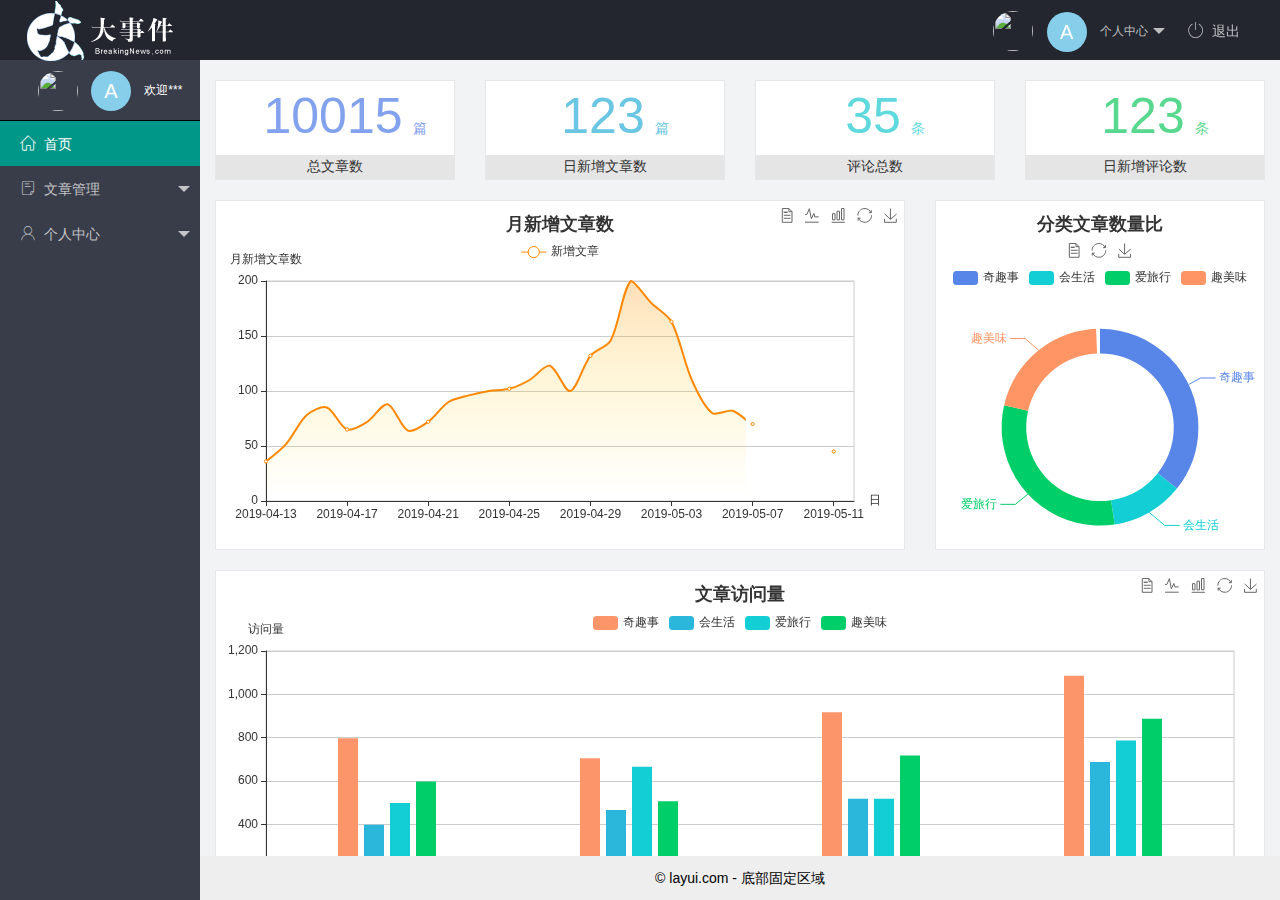
==== commit f6de46c0: "完成了个人中心的开发" ====
--- a/index.html
+++ b/index.html
@@ -26,9 +26,9 @@
             个人中心
             </a>
             <dl class="layui-nav-child">
-              <dd><a href="">基本资料</a></dd>
-              <dd><a href="">更换头像</a></dd>
-              <dd><a href="">重置密码</a></dd>
+              <dd><a href="/user/user_info.html" target="fm">基本资料</a></dd>
+              <dd><a href="/user/user_av.html" target="fm">更换头像</a></dd>
+              <dd><a href="/user/user_pwd.html" target="fm">重置密码</a></dd>
             </dl>
           </li>
           <li class="layui-nav-item " id="btnlogout"><a href="javascript:;"><span class="iconfont icon-tuichu"></span>退出</a></li>
@@ -57,9 +57,9 @@
             <li class="layui-nav-item">
               <a href="javascript:;"><span class="iconfont icon-user"></span>个人中心</a>
               <dl class="layui-nav-child">
-                <dd><a href="javascript:;"><i class="layui-icon layui-icon-app"></i>基本资料</a></dd>
-                <dd><a href="javascript:;"><i class="layui-icon layui-icon-app"></i>更换头像</a></dd>
-                <dd><a href="javascript:;"><i class="layui-icon layui-icon-app"></i>重置密码</a></dd>
+                <dd><a href="/user/user_info.html" target="fm"><i class="layui-icon layui-icon-app"></i>基本资料</a></dd>
+                <dd><a href="/user/user_av.html" target="fm"><i class="layui-icon layui-icon-app"></i>更换头像</a></dd>
+                <dd><a href="/user/user_pwd.html" target="fm"><i class="layui-icon layui-icon-app"></i>重置密码</a></dd>
               </dl>
             </li>
           </ul>
